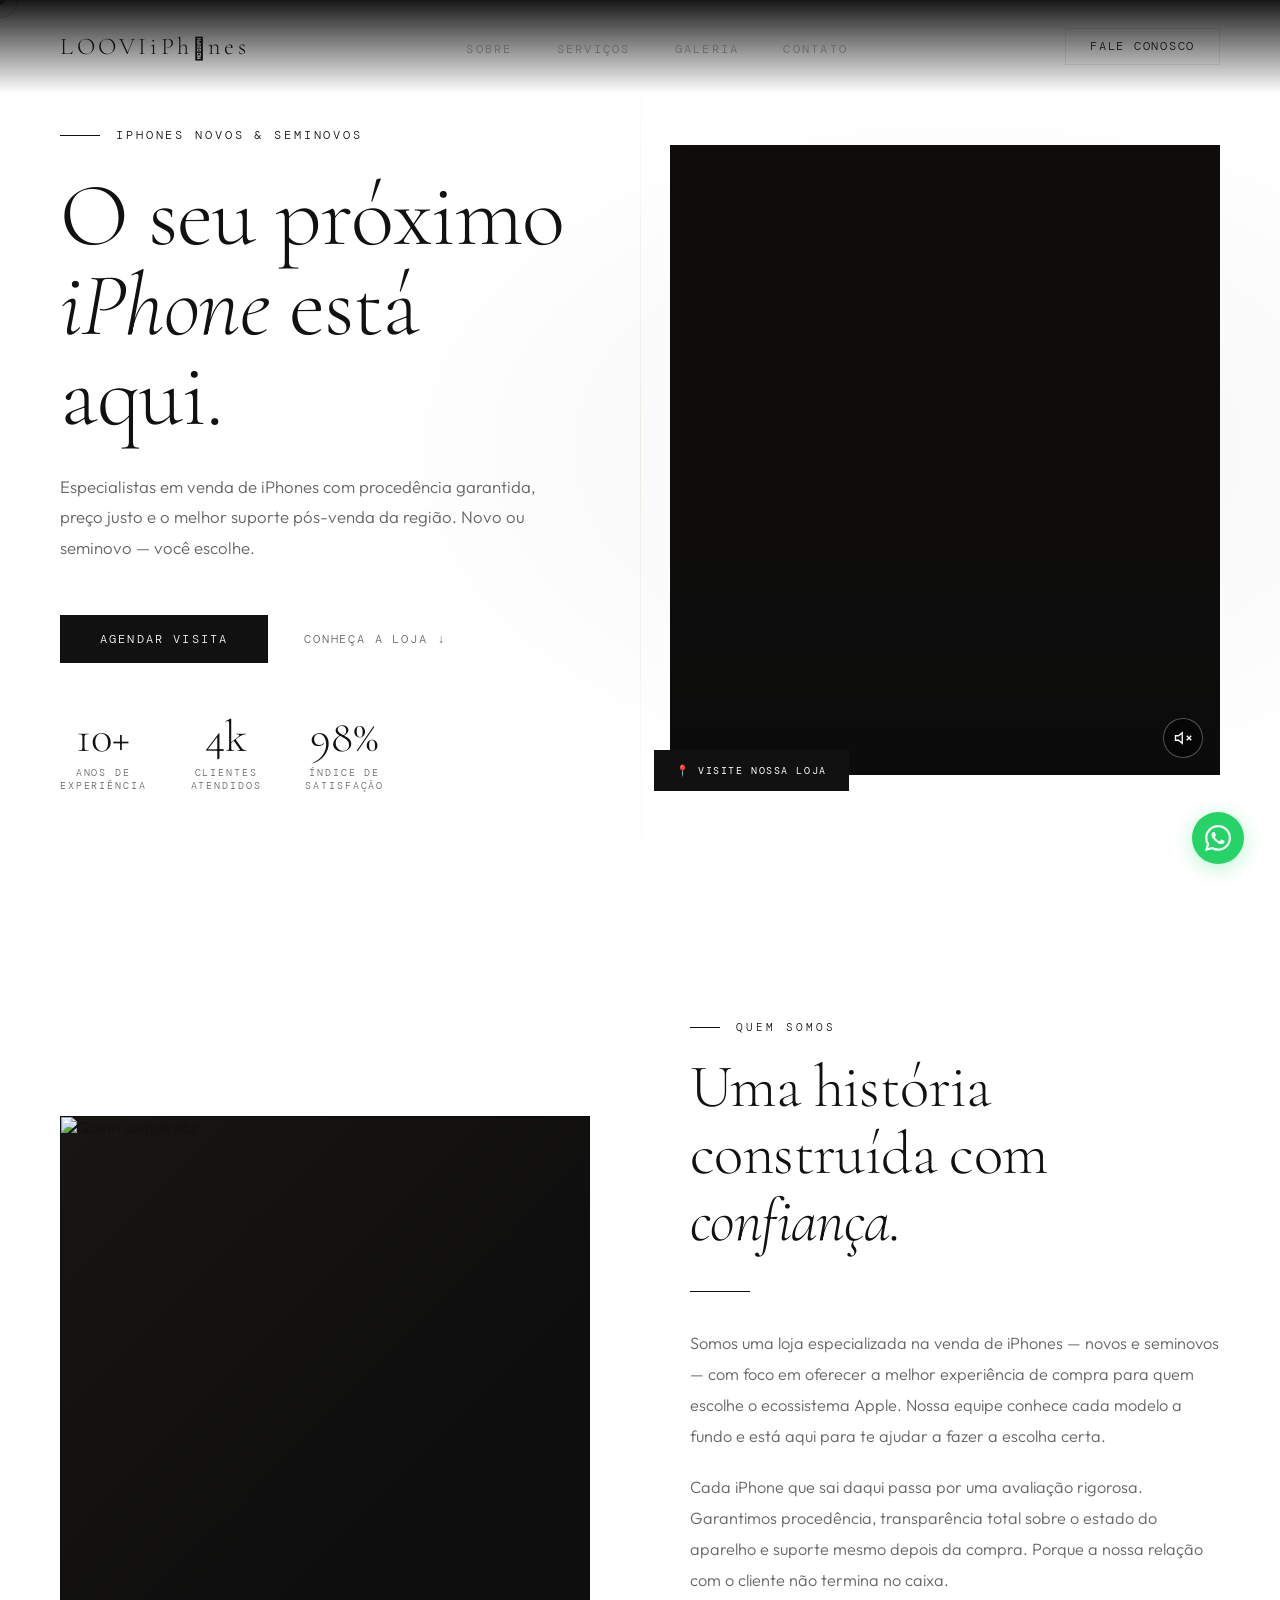
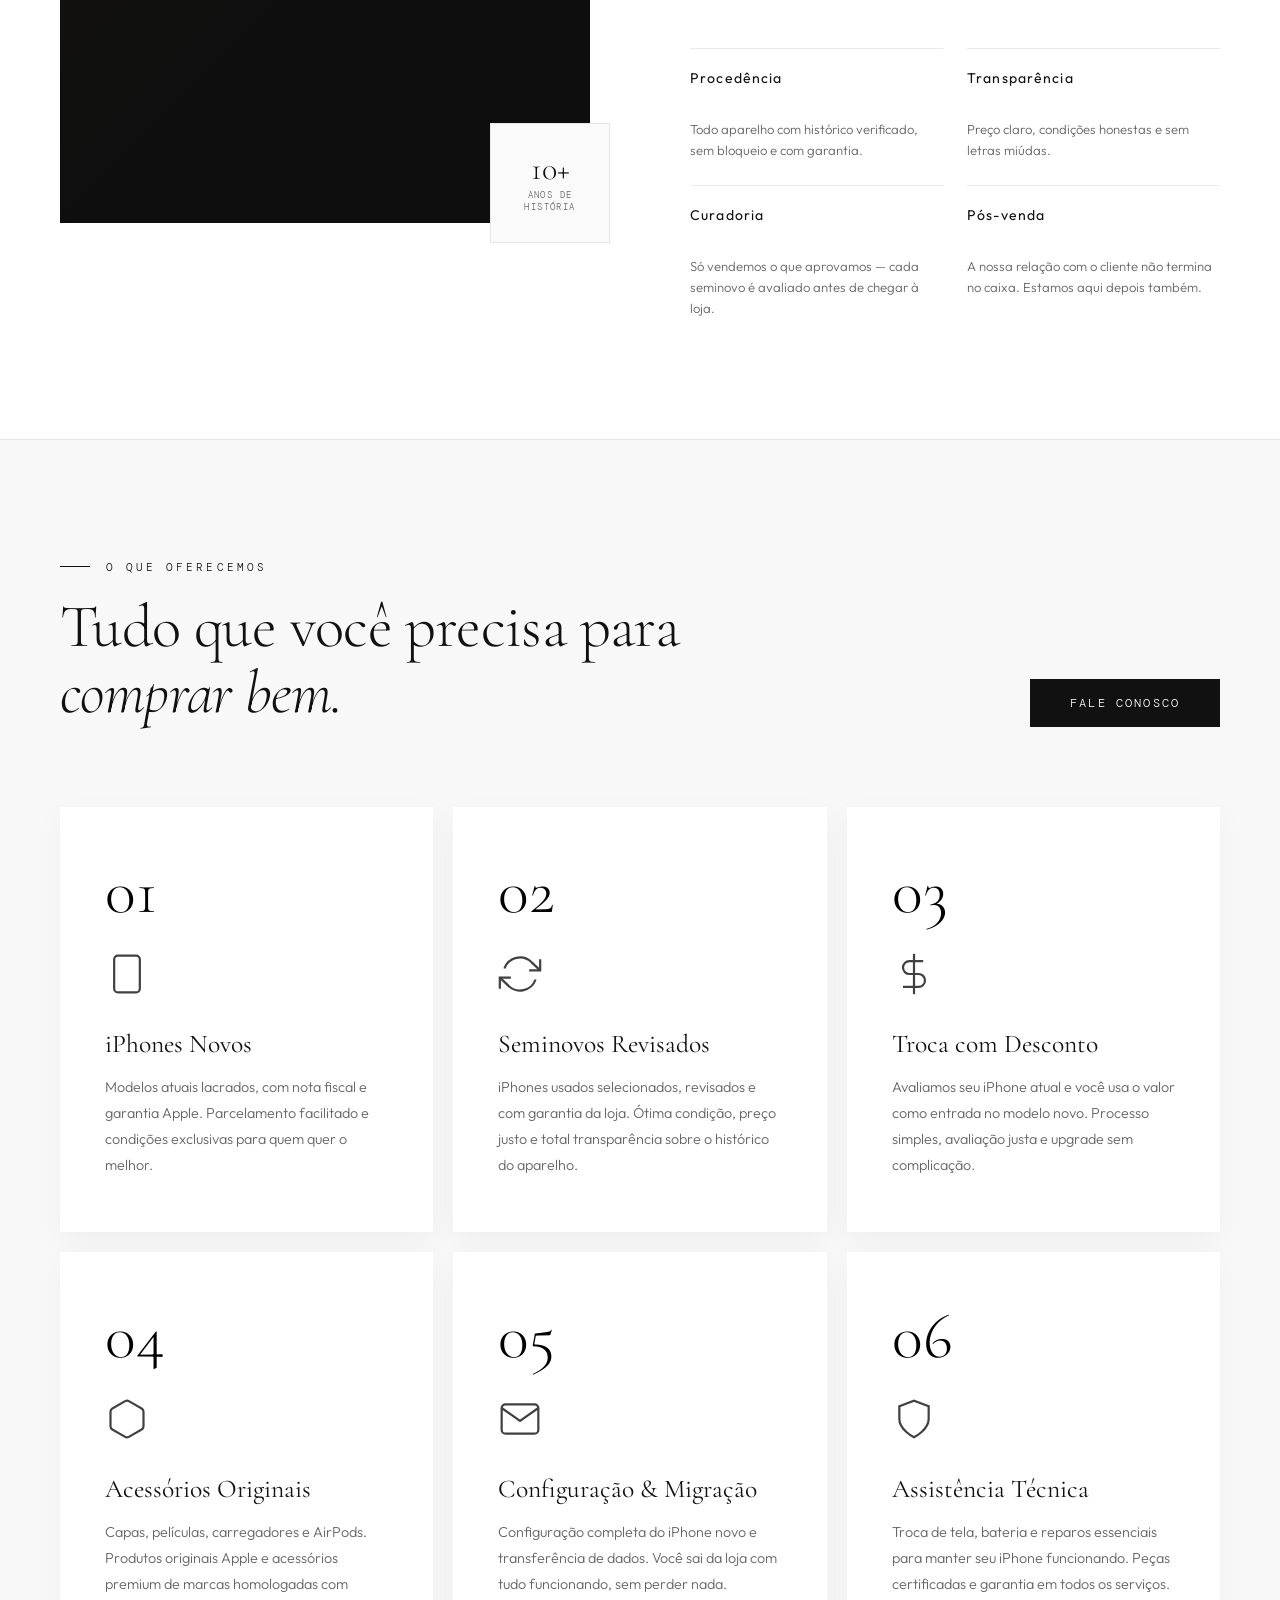
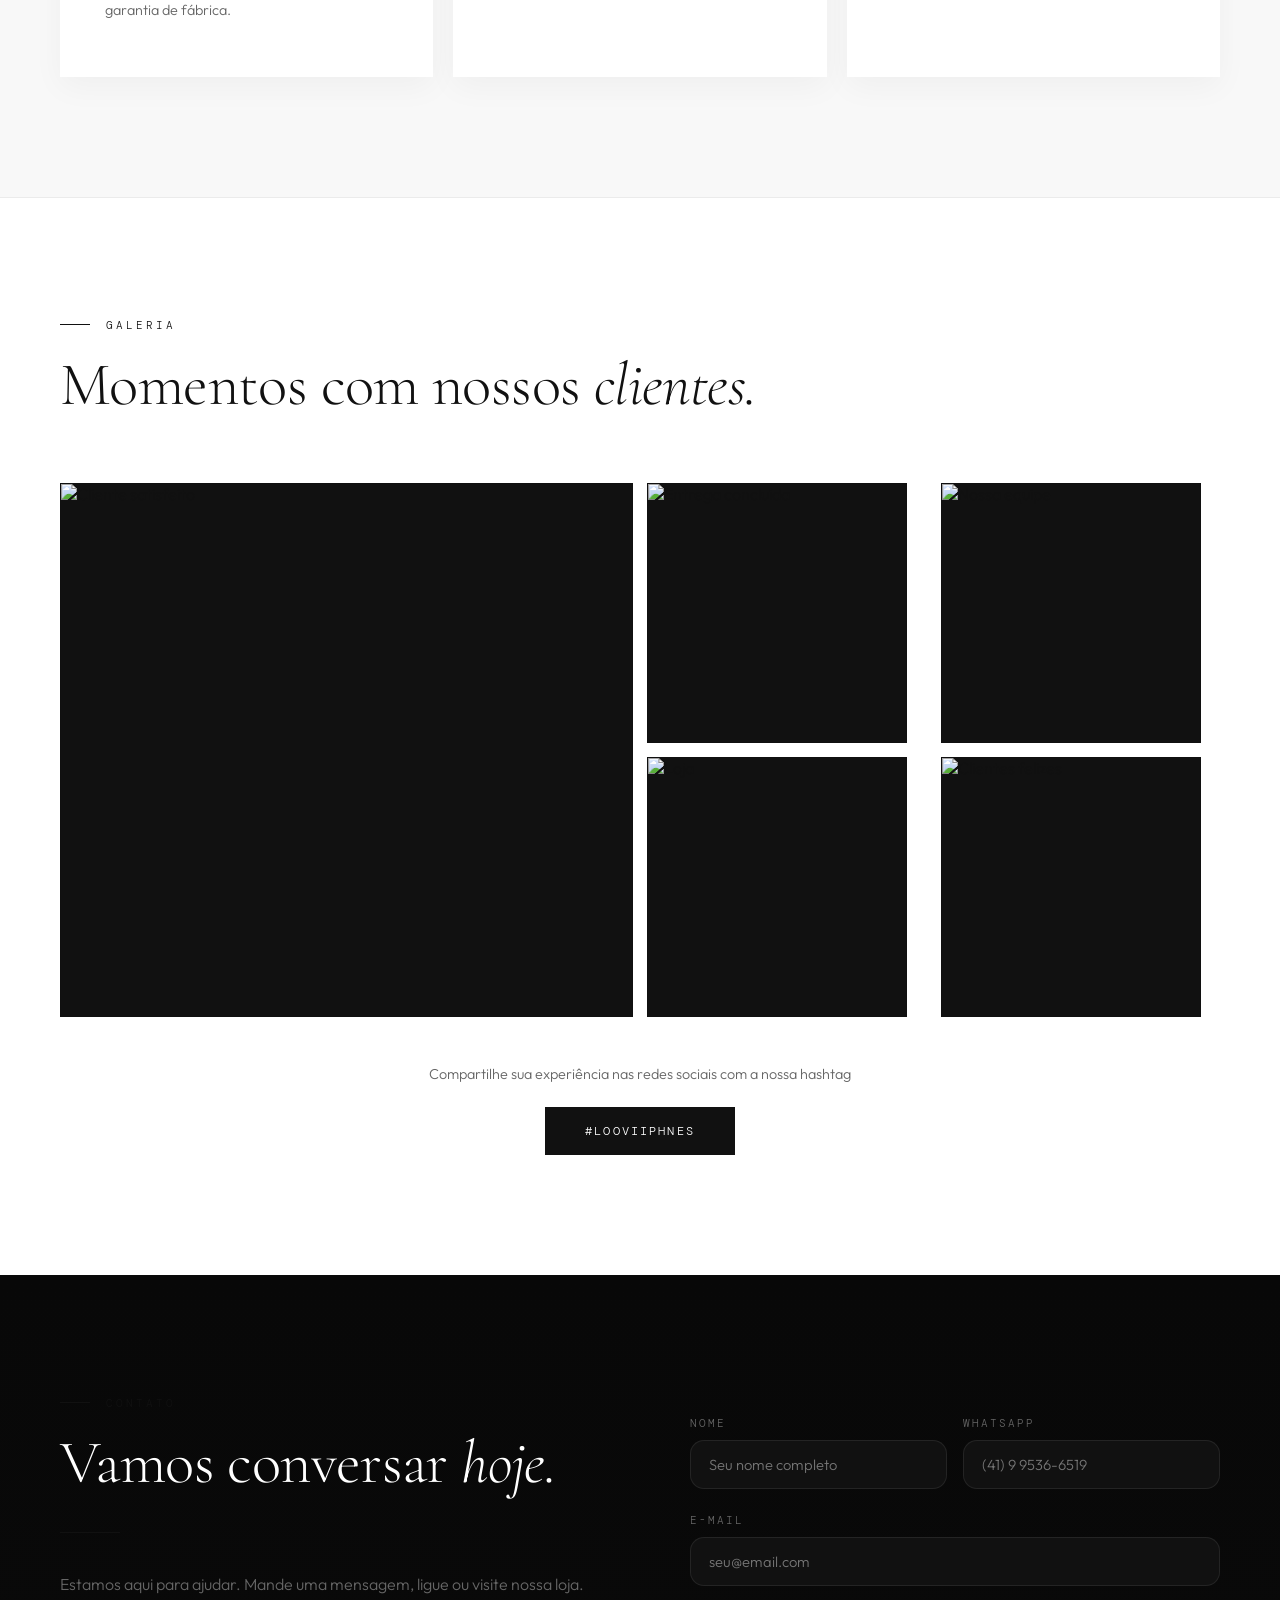
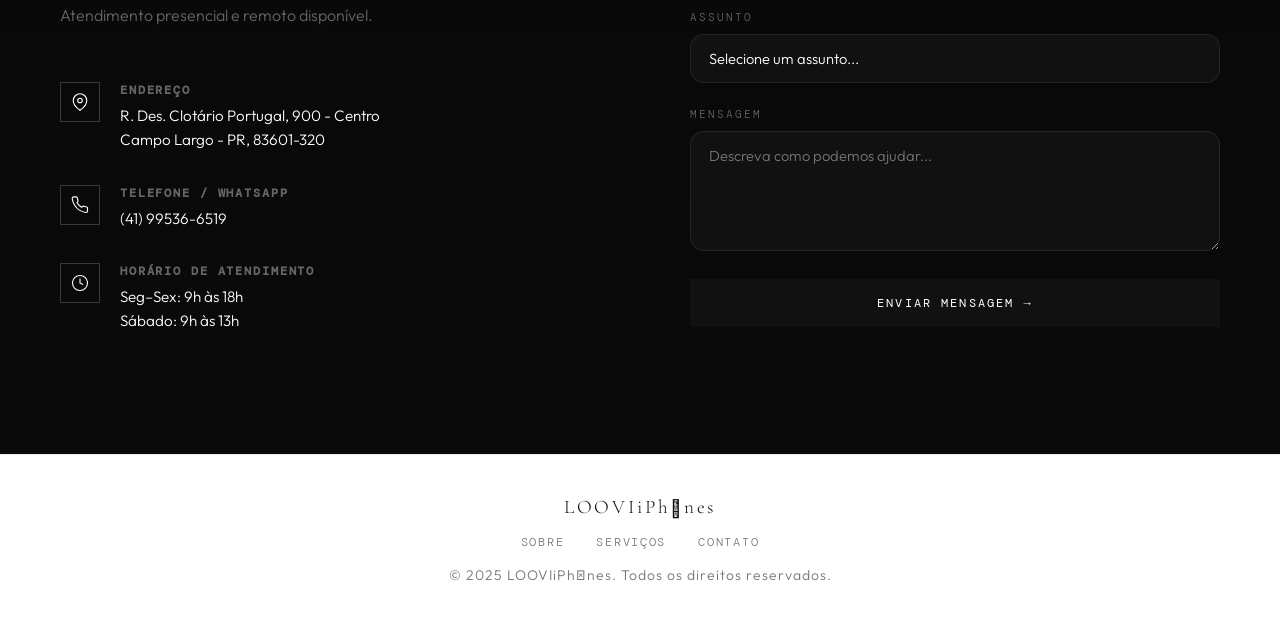
==== index.html @ ffe23f83 "Auto-save: index.html" ====
<!DOCTYPE html>
<html lang="pt-BR">
<head>
  <meta charset="UTF-8">
  <meta name="viewport" content="width=device-width, initial-scale=1.0">
  <meta name="format-detection" content="telephone=no, address=no, email=no">
  <title>LOOVIiPhnes — Especialistas Apple</title>
  <link rel="preconnect" href="https://fonts.googleapis.com">
  <link href="https://fonts.googleapis.com/css2?family=Cormorant+Garamond:ital,wght@0,300;0,400;0,600;1,300;1,400&family=DM+Mono:wght@300;400&family=Outfit:wght@200;300;400;500&display=swap" rel="stylesheet">
  <style>
    *, *::before, *::after {
      box-sizing: border-box;
      margin: 0;
      padding: 0;
    }

    :root {
      --black: #ffffff;
      --white: #111111;
      --cream: #f5f5f5;
      --gold: #111111;
      --gold-light: #333333;
      --muted: #666666;
      --card-bg: #fafafa;
      --border: rgba(0,0,0,0.08);
    }

    html {
      scroll-behavior: smooth;
    }

    body {
      background: #ffffff;
      color: #111111;
      font-family: 'Outfit', sans-serif;
      font-weight: 300;
      overflow-x: hidden;
      cursor: none;
    }

    /* CURSOR */
    .cursor {
      width: 10px;
      height: 10px;
      background: #111;
      border-radius: 50%;
      position: fixed;
      top: 0;
      left: 0;
      pointer-events: none;
      z-index: 9999;
      transform: translate(-50%,-50%);
      transition: transform 0.1s, width 0.3s, height 0.3s, background 0.3s;
    }

    .cursor-ring {
      width: 36px;
      height: 36px;
      border: 1px solid rgba(0,0,0,0.2);
      border-radius: 50%;
      position: fixed;
      top: 0;
      left: 0;
      pointer-events: none;
      z-index: 9998;
      transform: translate(-50%,-50%);
      transition: transform 0.18s ease, width 0.3s, height 0.3s;
    }

    body:has(a:hover) .cursor,
    body:has(button:hover) .cursor {
      width: 18px;
      height: 18px;
      background: var(--gold-light);
    }

    body:has(a:hover) .cursor-ring,
    body:has(button:hover) .cursor-ring {
      width: 52px;
      height: 52px;
    }

    /* NAV */
    nav {
      position: fixed;
      top: 0;
      width: 100%;
      z-index: 100;
      padding: 28px 60px;
      display: flex;
      align-items: center;
      justify-content: space-between;
      background: linear-gradient(to bottom, rgba(255,255,255,0.96), transparent);
      backdrop-filter: blur(2px);
    }

    .logo {
      font-family: 'Cormorant Garamond', serif;
      font-size: 1.5rem;
      font-weight: 300;
      letter-spacing: 0.15em;
      color: var(--white);
      text-decoration: none;
    }

    .logo span {
      color: var(--gold);
    }

    .nav-links {
      display: flex;
      gap: 44px;
      list-style: none;
    }

    .nav-links a {
      color: var(--muted);
      font-size: 0.78rem;
      letter-spacing: 0.18em;
      text-transform: uppercase;
      text-decoration: none;
      transition: color 0.3s;
      font-family: 'DM Mono', monospace;
      font-weight: 300;
    }

    .nav-links a:hover {
      color: var(--gold);
    }

    .nav-cta {
      font-family: 'DM Mono', monospace;
      font-size: 0.72rem;
      letter-spacing: 0.15em;
      text-transform: uppercase;
      color: var(--gold);
      border: 1px solid var(--border);
      padding: 10px 24px;
      text-decoration: none;
      transition: all 0.3s;
      background: transparent;
    }

    .nav-cta:hover {
      background: var(--gold);
      color: var(--black);
    }

    /* HERO */
    .hero {
      min-height: 100vh;
      display: grid;
      grid-template-columns: 1fr 1fr;
      align-items: center;
      padding: 120px 60px 100px;
      position: relative;
      overflow: hidden;
      gap: 60px;
    }

    .hero-bg {
      position: absolute;
      inset: 0;
      background: radial-gradient(ellipse 70% 60% at 75% 50%, rgba(0,0,0,0.04) 0%, transparent 70%);
    }

    .hero-line {
      position: absolute;
      top: 0;
      left: 50%;
      width: 1px;
      height: 100%;
      background: linear-gradient(to bottom, transparent, rgba(184,145,90,0.15), transparent);
    }

    .hero-content {
      position: relative;
    }

    .hero-video-col {
      position: relative;
      opacity: 0;
      animation: fadeUp 1s 0.6s forwards;
    }

    .hero-video-wrapper {
      position: relative;
      width: 100%;
      aspect-ratio: 9/16;
      max-height: 70vh;
      border: 1px solid var(--border);
      overflow: hidden;
      background: #0e0d0c;
    }

    .hero-video-wrapper video {
      width: 100%;
      height: 100%;
      object-fit: cover;
      display: block;
    }

    .hero-video-wrapper::after {
      content: '';
      position: absolute;
      inset: 0;
      background: linear-gradient(to top, rgba(10,10,10,0.5) 0%, transparent 50%);
      pointer-events: none;
    }

    .video-placeholder {
      position: absolute;
      inset: 0;
      display: flex;
      flex-direction: column;
      align-items: center;
      justify-content: center;
      gap: 16px;
    }

    .video-play-btn {
      width: 64px;
      height: 64px;
      border-radius: 50%;
      border: 1px solid var(--gold);
      display: flex;
      align-items: center;
      justify-content: center;
      color: var(--gold);
      cursor: none;
      transition: background 0.3s;
    }

    .video-play-btn:hover {
      background: rgba(184,145,90,0.1);
    }

    .video-label {
      font-family: 'DM Mono', monospace;
      font-size: 0.65rem;
      letter-spacing: 0.2em;
      text-transform: uppercase;
      color: var(--muted);
    }

    .hero-video-badge {
      position: absolute;
      bottom: -16px;
      left: -16px;
      background: var(--gold);
      color: var(--black);
      padding: 14px 22px;
      font-family: 'DM Mono', monospace;
      font-size: 0.65rem;
      letter-spacing: 0.15em;
      text-transform: uppercase;
      font-weight: 400;
    }

    .hero-tag {
      font-family: 'DM Mono', monospace;
      font-size: 0.72rem;
      letter-spacing: 0.25em;
      text-transform: uppercase;
      color: var(--gold);
      margin-bottom: 28px;
      display: flex;
      align-items: center;
      gap: 16px;
      opacity: 0;
      animation: fadeUp 0.8s 0.2s forwards;
    }

    .hero-tag::before {
      content: '';
      width: 40px;
      height: 1px;
      background: var(--gold);
    }

    .hero h1 {
      font-family: 'Cormorant Garamond', serif;
      font-size: clamp(3.5rem, 7vw, 6rem);
      font-weight: 300;
      line-height: 1.0;
      letter-spacing: -0.01em;
      margin-bottom: 32px;
      opacity: 0;
      animation: fadeUp 0.9s 0.4s forwards;
    }

    .hero h1 em {
      font-style: italic;
      color: var(--gold);
    }

    .hero p {
      font-size: 1.05rem;
      line-height: 1.8;
      color: var(--muted);
      max-width: 500px;
      margin-bottom: 52px;
      opacity: 0;
      animation: fadeUp 0.9s 0.6s forwards;
    }

    .hero-actions {
      display: flex;
      align-items: center;
      gap: 36px;
      opacity: 0;
      animation: fadeUp 0.9s 0.8s forwards;
    }

    .btn-primary {
      background: var(--gold);
      color: var(--black);
      padding: 16px 40px;
      text-decoration: none;
      font-family: 'DM Mono', monospace;
      font-size: 0.75rem;
      letter-spacing: 0.18em;
      text-transform: uppercase;
      transition: all 0.3s;
      display: inline-block;
    }

    .btn-primary:hover {
      background: var(--gold-light);
      transform: translateY(-2px);
    }

    .btn-secondary {
      color: var(--muted);
      text-decoration: none;
      font-family: 'DM Mono', monospace;
      font-size: 0.75rem;
      letter-spacing: 0.15em;
      text-transform: uppercase;
      transition: color 0.3s;
      display: flex;
      align-items: center;
      gap: 10px;
    }

    .btn-secondary:hover {
      color: var(--white);
    }

    .btn-secondary::after {
      content: '↓';
    }

    .hero-numbers {
      display: flex;
      gap: 44px;
      margin-top: 52px;
      opacity: 0;
      animation: fadeUp 0.9s 1s forwards;
    }

    .hero-num {
      text-align: center;
    }

    .hero-num strong {
      display: block;
      font-family: 'Cormorant Garamond', serif;
      font-size: 2.8rem;
      font-weight: 300;
      color: var(--gold);
      line-height: 1;
    }

    .hero-num span {
      font-family: 'DM Mono', monospace;
      font-size: 0.65rem;
      letter-spacing: 0.18em;
      text-transform: uppercase;
      color: var(--muted);
      margin-top: 6px;
      display: block;
    }

/* SECTION BASE */
    section {
      padding: 120px 60px;
    }

    .section-label {
      font-family: 'DM Mono', monospace;
      font-size: 0.68rem;
      letter-spacing: 0.28em;
      text-transform: uppercase;
      color: var(--gold);
      margin-bottom: 20px;
      display: flex;
      align-items: center;
      gap: 16px;
    }

    .section-label::before {
      content: '';
      width: 30px;
      height: 1px;
      background: var(--gold);
    }

    h2 {
      font-family: 'Cormorant Garamond', serif;
      font-size: clamp(2.4rem, 5vw, 3.8rem);
      font-weight: 300;
      line-height: 1.1;
      letter-spacing: -0.01em;
    }

    h2 em {
      font-style: italic;
      color: var(--gold);
    }

    /* SOBRE */
    #sobre {
      display: grid;
      grid-template-columns: 1fr 1fr;
      gap: 100px;
      align-items: center;
    }

    .sobre-visual {
      position: relative;
    }

    .sobre-frame {
      width: 100%;
      aspect-ratio: 3/4;
      border: 1px solid var(--border);
      position: relative;
      overflow: hidden;
      background: #0e0e0e;
    }

    .sobre-frame::before {
      content: '';
      position: absolute;
      inset: 0;
      background: linear-gradient(135deg, rgba(184,145,90,0.06) 0%, transparent 60%);
    }

    .sobre-frame-inner {
      position: absolute;
      inset: 20px;
      border: 1px solid rgba(184,145,90,0.08);
      display: flex;
      align-items: center;
      justify-content: center;
      flex-direction: column;
      gap: 16px;
    }

    .apple-icon {
      width: 80px;
      height: 80px;
      opacity: 0.15;
      fill: var(--gold);
    }

    .sobre-badge {
      position: absolute;
      bottom: -20px;
      right: -20px;
      width: 120px;
      height: 120px;
      border: 1px solid var(--border);
      background: var(--card-bg);
      display: flex;
      align-items: center;
      justify-content: center;
      flex-direction: column;
    }

    .sobre-badge strong {
      font-family: 'Cormorant Garamond', serif;
      font-size: 2rem;
      color: var(--gold);
      font-weight: 300;
      line-height: 1;
    }

    .sobre-badge span {
      font-family: 'DM Mono', monospace;
      font-size: 0.58rem;
      letter-spacing: 0.15em;
      color: var(--muted);
      text-transform: uppercase;
      text-align: center;
      margin-top: 4px;
    }

    .sobre-text p {
      color: var(--muted);
      line-height: 1.9;
      font-size: 1.02rem;
      margin-top: 32px;
    }

    .sobre-text p + p {
      margin-top: 20px;
    }

    .sobre-values {
      margin-top: 52px;
      display: grid;
      grid-template-columns: 1fr 1fr;
      gap: 24px;
    }

    .value-item {
      border-top: 1px solid var(--border);
      padding-top: 20px;
    }

    .value-item strong {
      display: block;
      font-family: 'Outfit', sans-serif;
      font-weight: 400;
      font-size: 0.88rem;
      letter-spacing: 0.08em;
      margin-bottom: 8px;
      color: var(--white);
    }

    .value-item p {
      font-size: 0.82rem;
      color: var(--muted);
      line-height: 1.6;
    }

    /* SERVIÇOS */
    #servicos {
      background: #f8f8f8;
      border-top: 1px solid rgba(0,0,0,0.08);
    }

    .servicos-header {
      display: flex;
      justify-content: space-between;
      align-items: flex-end;
      margin-bottom: 80px;
    }

    .servicos-grid {
      display: grid;
      grid-template-columns: repeat(3, 1fr);
      gap: 20px;
    }

    .service-card {
      background: #ffffff;
      padding: 52px 44px;
      border: 1px solid transparent;
      transition: all 0.4s;
      position: relative;
      overflow: hidden;
      box-shadow: 0 10px 30px rgba(0,0,0,0.04);
    }

    .service-card::before {
      content: '';
      position: absolute;
      top: 0;
      left: 0;
      width: 100%;
      height: 2px;
      background: var(--gold);
      transform: scaleX(0);
      transform-origin: left;
      transition: transform 0.4s;
    }

    .service-card:hover::before {
      transform: scaleX(1);
    }

    .service-card:hover {
      border-color: var(--border);
    }

    .service-num {
      font-family: 'Cormorant Garamond', serif;
      font-size: 4rem;
      color: #000000;
      font-weight: 300;
      line-height: 1;
      margin-bottom: 28px;
    }

    .service-icon {
      width: 44px;
      height: 44px;
      margin-bottom: 28px;
      color: var(--gold);
      opacity: 0.8;
    }

    .service-card h3 {
      font-family: 'Cormorant Garamond', serif;
      font-size: 1.6rem;
      font-weight: 400;
      margin-bottom: 16px;
    }

    .service-card p {
      color: var(--muted);
      font-size: 0.9rem;
      line-height: 1.8;
    }

    /* DEPOIMENTOS */
    #depoimentos {
      position: relative;
      overflow: hidden;
    }

    #depoimentos::before {
      content: '';
      position: absolute;
      top: 50%;
      left: 50%;
      transform: translate(-50%, -50%);
      width: 600px;
      height: 600px;
      background: radial-gradient(circle, rgba(184,145,90,0.04) 0%, transparent 70%);
      pointer-events: none;
    }

    .dep-header {
      margin-bottom: 80px;
    }

    .testimonials-track {
      display: grid;
      grid-template-columns: repeat(3, 1fr);
      gap: 24px;
    }

    .testimonial {
      background: #0e0d0c;
      border: 1px solid var(--border);
      padding: 44px 40px;
      position: relative;
      transition: transform 0.3s, border-color 0.3s;
    }

    .testimonial:hover {
      transform: translateY(-4px);
      border-color: rgba(184,145,90,0.4);
    }

    .quote-mark {
      font-family: 'Cormorant Garamond', serif;
      font-size: 5rem;
      color: var(--gold);
      opacity: 0.2;
      line-height: 0.6;
      margin-bottom: 24px;
      display: block;
    }

    .testimonial p {
      color: rgba(245,242,238,0.75);
      font-size: 0.95rem;
      line-height: 1.85;
      margin-bottom: 36px;
      font-style: italic;
    }

    .testimonial-author {
      display: flex;
      align-items: center;
      gap: 16px;
    }

    .author-avatar {
      width: 46px;
      height: 46px;
      border-radius: 50%;
      background: linear-gradient(135deg, var(--gold), rgba(184,145,90,0.3));
      display: flex;
      align-items: center;
      justify-content: center;
      font-family: 'Cormorant Garamond', serif;
      font-size: 1.1rem;
      color: var(--black);
      font-weight: 600;
      flex-shrink: 0;
    }

    .author-info strong {
      display: block;
      font-size: 0.88rem;
      font-weight: 400;
      margin-bottom: 3px;
    }

    .author-info span {
      font-family: 'DM Mono', monospace;
      font-size: 0.65rem;
      letter-spacing: 0.12em;
      color: var(--muted);
      text-transform: uppercase;
    }

    .stars {
      color: var(--gold);
      font-size: 0.75rem;
      letter-spacing: 2px;
      margin-bottom: 20px;
    }

    /* FOTOS CLIENTES */
    #galeria {
      background: #ffffff;
      border-top: 1px solid rgba(0,0,0,0.08);
    }

    .galeria-grid {
      margin-top: 64px;
      display: grid;
      grid-template-columns: repeat(4, 1fr);
      grid-template-rows: auto auto;
      gap: 20px;
    }

    .galeria-item {
      background: #111;
      border: 1px solid var(--border);
      aspect-ratio: 1;
      position: relative;
      overflow: hidden;
      transition: border-color 0.3s;
      display: flex;
      align-items: center;
      justify-content: center;
      flex-direction: column;
      gap: 10px;
    }

    .galeria-item:first-child {
      grid-column: span 2;
      grid-row: span 2;
      aspect-ratio: auto;
    }

    .galeria-item:hover {
      border-color: rgba(184,145,90,0.4);
    }

    .galeria-item .placeholder-text {
      font-family: 'DM Mono', monospace;
      font-size: 0.65rem;
      letter-spacing: 0.18em;
      color: rgba(184,145,90,0.25);
      text-transform: uppercase;
      text-align: center;
      pointer-events: none;
    }

    .galeria-item svg {
      opacity: 0.1;
    }

    .galeria-label {
      position: absolute;
      bottom: 0;
      left: 0;
      right: 0;
      padding: 12px 16px;
      background: linear-gradient(to top, rgba(10,10,10,0.9), transparent);
      font-family: 'DM Mono', monospace;
      font-size: 0.6rem;
      letter-spacing: 0.15em;
      color: var(--gold);
      text-transform: uppercase;
      opacity: 0;
      transition: opacity 0.3s;
    }

    .galeria-item:hover .galeria-label {
      opacity: 1;
    }

    .galeria-cta {
      margin-top: 48px;
      text-align: center;
    }

    .galeria-cta p {
      color: var(--muted);
      margin-bottom: 24px;
      font-size: 0.9rem;
    }

    /* CONTATO */
    #contato {
      background: linear-gradient(to bottom, #080808, #0a0a0a);
      border-top: 1px solid var(--border);
      display: grid;
      grid-template-columns: 1fr 1fr;
      gap: 100px;
    }

    .contato-info h2 {
      margin-bottom: 28px;
      color: #ffffff;
    }

    .contato-info h2 em {
      color: #ffffff;
    }

    .contato-info > p {
      color: var(--muted);
      line-height: 1.9;
      margin-bottom: 52px;
    }

    .contact-items {
      display: flex;
      flex-direction: column;
      gap: 32px;
    }

    .contact-item {
      display: flex;
      gap: 20px;
      align-items: flex-start;
    }

    .contact-icon {
      width: 40px;
      height: 40px;
      border: 1px solid var(--border);
      display: flex;
      align-items: center;
      justify-content: center;
      flex-shrink: 0;
      color: var(--gold);
    }

    #contato .contact-icon {
      color: #ffffff;
      border-color: rgba(255,255,255,0.2);
    }

    .contact-item strong {
      display: block;
      font-size: 0.78rem;
      font-family: 'DM Mono', monospace;
      letter-spacing: 0.15em;
      text-transform: uppercase;
      color: var(--muted);
      margin-bottom: 6px;
    }

    .contact-item p {
      color: #ffffff;
      font-size: 0.95rem;
      line-height: 1.6;
    }

    .contato-form {
      padding-top: 20px;
    }

    .form-group {
      margin-bottom: 24px;
    }

    .form-group label {
      display: block;
      font-family: 'DM Mono', monospace;
      font-size: 0.68rem;
      letter-spacing: 0.18em;
      text-transform: uppercase;
      color: var(--muted);
      margin-bottom: 10px;
    }

    .form-group input,
    .form-group textarea,
    .form-group select {
      width: 100%;
      background: #111;
      border: 1px solid rgba(255,255,255,0.08);
      padding: 14px 18px;
      color: white;
      border-radius: 14px;
      font-size: 15px;
      .form-group input::placeholder,
      .form-group textarea::placeholder {
        color: rgba(255,255,255,0.45);
      }
      .form-group select {
        color: white;
      }
      font-family: 'Outfit', sans-serif;
      font-size: 0.92rem;
      font-weight: 300;
      transition: border-color 0.3s;
      outline: none;
      appearance: none;
    }

    .form-group select option {
      background: var(--black);
    }

    .form-group input:focus,
    .form-group textarea:focus,
    .form-group select:focus {
      border-color: var(--gold);
    }

    .form-group textarea {
      height: 120px;
      resize: vertical;
    }

    .form-row {
      display: grid;
      grid-template-columns: 1fr 1fr;
      gap: 16px;
    }

    button[type="submit"] {
      background: var(--gold);
      color: var(--black);
      border: none;
      padding: 16px 40px;
      width: 100%;
      cursor: none;
      font-family: 'DM Mono', monospace;
      font-size: 0.75rem;
      letter-spacing: 0.18em;
      text-transform: uppercase;
      transition: all 0.3s;
      font-weight: 400;
    }

    button[type="submit"]:hover {
      background: var(--gold-light);
      transform: translateY(-2px);
    }

    /* FOOTER */
    footer {
      padding: 40px;
      text-align: center;
      border-top: 1px solid rgba(0,0,0,0.08);
      background: #fff;
    }

    .footer-copy {
      font-size: 14px;
      color: #777;
      letter-spacing: 1px;
    }

    /* ANIMATIONS */
    @keyframes fadeUp {
      from { opacity: 0; transform: translateY(28px); }
      to { opacity: 1; transform: translateY(0); }
    }

    @keyframes fadeIn {
      from { opacity: 0; }
      to { opacity: 1; }
    }

    @keyframes growLine {
      from { transform: scaleY(0); }
      to { transform: scaleY(1); }
    }

    .reveal {
      opacity: 0;
      transform: translateY(32px);
      transition: opacity 0.7s ease, transform 0.7s ease;
    }

    .reveal.visible {
      opacity: 1;
      transform: none;
    }

    /* DIVIDER */
    .gold-divider {
      width: 60px;
      height: 1px;
      background: var(--gold);
      margin: 36px 0;
    }

    /* WHATSAPP FLOAT */
    .whatsapp-float {
      position: fixed;
      bottom: 36px;
      right: 36px;
      z-index: 200;
      width: 52px;
      height: 52px;
      background: #25D366;
      border-radius: 50%;
      display: flex;
      align-items: center;
      justify-content: center;
      text-decoration: none;
      box-shadow: 0 4px 20px rgba(37,211,102,0.3);
      transition: transform 0.3s, box-shadow 0.3s;
    }

    .whatsapp-float:hover {
      transform: scale(1.1);
      box-shadow: 0 6px 28px rgba(37,211,102,0.45);
    }

    .whatsapp-float svg {
      width: 26px;
      height: 26px;
      fill: white;
    }

    /* GALERIA */
    .galeria-grid {
      margin-top: 64px;
      display: grid;
      grid-template-columns: repeat(4, 1fr);
      gap: 14px;
    }

    .galeria-item {
      position: relative;
      overflow: hidden;
      border: 1px solid var(--border);
      background: #111;
      height: 260px;
    }

    .galeria-item.destaque {
      grid-column: span 2;
      grid-row: span 2;
      height: 534px;
    }

    .galeria-item img {
      width: 100%;
      height: 100%;
      object-fit: cover;
      display: block;
      transition: transform 0.5s ease;
    }

    .galeria-item:hover img {
      transform: scale(1.05);
    }

    .galeria-label {
      position: absolute;
      bottom: 0;
      left: 0;
      right: 0;
      padding: 14px 18px;
      background: linear-gradient(to top, rgba(0,0,0,0.9), transparent);
      color: white;
      font-size: 0.7rem;
      letter-spacing: 0.15em;
      text-transform: uppercase;
      font-family: 'DM Mono', monospace;
    }

    /* FOOTER LINKS */
    .footer-logo {
      font-family: 'Cormorant Garamond', serif;
      font-size: 1.2rem;
      font-weight: 300;
      letter-spacing: 0.15em;
      color: #111;
      margin-bottom: 16px;
    }

    .footer-links {
      display: flex;
      gap: 32px;
      justify-content: center;
      margin-bottom: 16px;
    }

    .footer-links a {
      color: #777;
      text-decoration: none;
      font-family: 'DM Mono', monospace;
      font-size: 0.72rem;
      letter-spacing: 0.15em;
      text-transform: uppercase;
    }

    /* Esconde item CTA dentro do menu mobile no desktop */
    .nav-cta-mobile { display: none; }

    /* NAV HAMBURGER */
    .nav-hamburger {
      display: none;
      flex-direction: column;
      gap: 5px;
      background: none;
      border: none;
      cursor: pointer;
      padding: 4px;
      z-index: 201;
    }

    .nav-hamburger span {
      display: block;
      width: 24px;
      height: 1.5px;
      background: #111;
      transition: all 0.3s;
    }

    nav.menu-open .nav-hamburger span:nth-child(1) {
      transform: translateY(6.5px) rotate(45deg);
    }

    nav.menu-open .nav-hamburger span:nth-child(2) {
      opacity: 0;
    }

    nav.menu-open .nav-hamburger span:nth-child(3) {
      transform: translateY(-6.5px) rotate(-45deg);
    }

    /* TOUCH DEVICES — desativa cursor customizado */
    @media (hover: none) {
      body { cursor: auto; }
      .cursor, .cursor-ring { display: none; }
      button[type="submit"], .video-play-btn { cursor: pointer; }
    }

    /* MOBILE — 768px */
    @media (max-width: 768px) {
      nav {
        padding: 20px 24px;
      }

      .nav-links {
        display: none;
        position: fixed;
        inset: 0;
        background: rgba(255,255,255,0.98);
        flex-direction: column;
        align-items: center;
        justify-content: center;
        gap: 36px;
        z-index: 200;
      }

      nav.menu-open .nav-links {
        display: flex;
      }

      .nav-links a {
        font-size: 1rem;
        letter-spacing: 0.2em;
      }

      .nav-cta {
        display: none;
      }

      .nav-cta-mobile {
        display: block;
      }

      .nav-hamburger {
        display: flex;
      }

      section {
        padding: 72px 24px;
      }

      .hero {
        grid-template-columns: 1fr;
        padding: 100px 24px 60px;
        gap: 48px;
        min-height: auto;
      }

      .hero-line { display: none; }

      .hero h1 {
        font-size: clamp(2.8rem, 12vw, 4rem);
      }

      .hero-actions {
        flex-direction: column;
        align-items: flex-start;
        gap: 20px;
      }

      .hero-numbers {
        gap: 28px;
        flex-wrap: wrap;
      }

      #sobre {
        grid-template-columns: 1fr;
        gap: 48px;
        padding: 72px 24px;
      }

      .sobre-badge {
        bottom: -16px;
        right: 8px;
        width: 96px;
        height: 96px;
      }

      .sobre-values {
        grid-template-columns: 1fr;
      }

      .servicos-header {
        flex-direction: column;
        align-items: flex-start;
        gap: 28px;
        margin-bottom: 48px;
      }

      .servicos-grid {
        grid-template-columns: 1fr;
      }

      .service-card {
        padding: 36px 28px;
      }

      .testimonials-track {
        grid-template-columns: 1fr;
      }

      .galeria-grid {
        grid-template-columns: 1fr 1fr;
        gap: 10px;
      }

      .galeria-item.destaque {
        grid-column: span 1;
        grid-row: span 1;
        height: 160px;
      }

      .galeria-item {
        height: 160px;
      }

      #contato {
        grid-template-columns: 1fr;
        gap: 56px;
        padding: 72px 24px;
      }

      .form-row {
        grid-template-columns: 1fr;
      }

      footer {
        padding: 32px 24px;
      }

      .footer-links {
        gap: 20px;
        flex-wrap: wrap;
      }

      .whatsapp-float {
        bottom: 20px;
        right: 20px;
      }
    }

    /* ===== COPA 2026 — remover após o Mundial ===== */
    #copa-bar {
      background: #07150a;
      color: rgba(255,255,255,0.8);
      padding: 11px 60px;
      display: flex;
      align-items: center;
      justify-content: center;
      gap: 14px;
      font-family: 'DM Mono', monospace;
      font-size: 0.7rem;
      letter-spacing: 0.15em;
      text-transform: uppercase;
      border-bottom: 1px solid rgba(60,180,80,0.18);
      position: relative;
    }
    #copa-bar a {
      color: #5edb80;
      text-decoration: none;
      transition: color 0.2s;
    }
    #copa-bar a:hover { color: #fff; }
    #copa-bar .copa-close {
      position: absolute;
      right: 24px;
      background: none;
      border: none;
      color: rgba(255,255,255,0.3);
      font-size: 1.1rem;
      cursor: pointer;
      transition: color 0.2s;
      line-height: 1;
      padding: 2px 4px;
    }
    #copa-bar .copa-close:hover { color: rgba(255,255,255,0.7); }

    #copa2026 {
      background: linear-gradient(160deg, #060f08 0%, #091408 60%, #060f08 100%);
      border-top: 1px solid rgba(50,150,70,0.2);
      border-bottom: 1px solid rgba(50,150,70,0.2);
      padding: 100px 60px;
    }
    .copa-grid {
      display: grid;
      grid-template-columns: 1fr 1fr;
      gap: 80px;
      align-items: center;
    }
    .copa-text .section-label { color: #4cae68; }
    .copa-text .section-label::before { background: #4cae68; }
    .copa-text h2 { color: #ffffff; }
    .copa-text h2 em { color: #4cae68; font-style: italic; }
    .copa-text > p {
      color: rgba(255,255,255,0.5);
      line-height: 1.9;
      margin-top: 28px;
      font-size: 1rem;
    }
    .copa-divider {
      width: 50px;
      height: 1px;
      background: #4cae68;
      margin: 28px 0;
    }
    .copa-offers {
      margin-top: 36px;
      display: grid;
      grid-template-columns: repeat(3, 1fr);
      gap: 14px;
    }
    .copa-offer-item {
      border: 1px solid rgba(60,180,80,0.18);
      padding: 20px 14px;
      background: rgba(60,180,80,0.04);
    }
    .copa-offer-item strong {
      display: block;
      font-family: 'Cormorant Garamond', serif;
      font-size: 1.4rem;
      font-weight: 400;
      color: #5edb80;
      margin-bottom: 6px;
    }
    .copa-offer-item span {
      font-family: 'DM Mono', monospace;
      font-size: 0.6rem;
      letter-spacing: 0.12em;
      text-transform: uppercase;
      color: rgba(255,255,255,0.35);
      line-height: 1.5;
    }
    .copa-cta {
      margin-top: 40px;
      display: inline-block;
      background: #2e7d4f;
      color: #fff;
      padding: 16px 40px;
      text-decoration: none;
      font-family: 'DM Mono', monospace;
      font-size: 0.75rem;
      letter-spacing: 0.18em;
      text-transform: uppercase;
      transition: all 0.3s;
    }
    .copa-cta:hover {
      background: #3a9962;
      transform: translateY(-2px);
    }
    .copa-visual {
      display: flex;
      flex-direction: column;
      align-items: center;
      gap: 32px;
    }
    .copa-ball-wrap {
      font-size: 4.5rem;
      line-height: 1;
      filter: drop-shadow(0 0 50px rgba(80,200,100,0.25));
      animation: copaPulse 3s ease-in-out infinite;
    }
    @keyframes copaPulse {
      0%, 100% { filter: drop-shadow(0 0 30px rgba(80,200,100,0.2)); }
      50% { filter: drop-shadow(0 0 60px rgba(80,200,100,0.45)); }
    }
    .copa-countdown {
      display: flex;
      gap: 12px;
    }
    .copa-count-unit {
      text-align: center;
      border: 1px solid rgba(60,180,80,0.2);
      padding: 20px 14px 14px;
      min-width: 70px;
      background: rgba(60,180,80,0.04);
    }
    .copa-count-unit strong {
      display: block;
      font-family: 'Cormorant Garamond', serif;
      font-size: 2.6rem;
      font-weight: 300;
      color: #5edb80;
      line-height: 1;
    }
    .copa-count-unit span {
      font-family: 'DM Mono', monospace;
      font-size: 0.58rem;
      letter-spacing: 0.2em;
      text-transform: uppercase;
      color: rgba(255,255,255,0.3);
      margin-top: 8px;
      display: block;
    }
    .copa-count-label {
      font-family: 'DM Mono', monospace;
      font-size: 0.63rem;
      letter-spacing: 0.15em;
      text-transform: uppercase;
      color: rgba(255,255,255,0.25);
    }
    @media (max-width: 768px) {
      #copa-bar { padding: 10px 20px 10px 20px; flex-wrap: wrap; gap: 8px; font-size: 0.65rem; }
      #copa-bar .copa-close { right: 10px; }
      #copa2026 { padding: 72px 24px; }
      .copa-grid { grid-template-columns: 1fr; gap: 52px; }
      .copa-offers { grid-template-columns: 1fr; gap: 10px; }
      .copa-countdown { gap: 8px; }
      .copa-count-unit { min-width: 58px; padding: 14px 10px 10px; }
      .copa-count-unit strong { font-size: 2rem; }
    }
    /* ===== FIM COPA 2026 ===== */

    /* SMALL PHONES — 420px */
    @media (max-width: 420px) {
      .hero h1 {
        font-size: 2.6rem;
      }

      .hero-numbers {
        gap: 20px;
      }

      .hero-num strong {
        font-size: 2.2rem;
      }

      .galeria-grid {
        grid-template-columns: 1fr 1fr;
      }

      .galeria-item.destaque {
        grid-column: span 1;
        grid-row: span 1;
        height: 160px;
      }
    }
  </style>
</head>
<body>

  <div class="cursor" id="cursor"></div>
  <div class="cursor-ring" id="cursorRing"></div>

  <!-- NAV -->
  <nav id="mainNav">
    <a href="#" class="logo">LOOVI<span>iPhnes</span></a>
    <ul class="nav-links" id="navLinks">
      <li><a href="#sobre" class="nav-mobile-link">Sobre</a></li>
      <li><a href="#servicos" class="nav-mobile-link">Serviços</a></li>
      <li><a href="#galeria" class="nav-mobile-link">Galeria</a></li>
      <li><a href="#contato" class="nav-mobile-link">Contato</a></li>
      <li class="nav-cta-mobile"><a href="#contato" class="btn-primary nav-mobile-link" style="display:inline-block;margin-top:12px">Fale Conosco</a></li>
    </ul>
    <a href="#contato" class="nav-cta">Fale Conosco</a>
    <button class="nav-hamburger" id="navHamburger" aria-label="Abrir menu">
      <span></span>
      <span></span>
      <span></span>
    </button>
  </nav>

  <!-- HERO -->
  <section class="hero" id="inicio">
    <div class="hero-bg"></div>
    <div class="hero-line"></div>
    <div class="hero-content">
      <div class="hero-tag">iPhones Novos &amp; Seminovos</div>
      <h1>O seu próximo<br><em>iPhone</em> está<br>aqui.</h1>
      <p>Especialistas em venda de iPhones com procedência garantida, preço justo e o melhor suporte pós-venda da região. Novo ou seminovo — você escolhe.</p>
      <div class="hero-actions">
        <a href="#contato" class="btn-primary">Agendar Visita</a>
        <a href="#sobre" class="btn-secondary">Conheça a loja</a>
      </div>
      <div class="hero-numbers">
        <div class="hero-num">
          <strong>10+</strong>
          <span>Anos de<br>Experiência</span>
        </div>
        <div class="hero-num">
          <strong>4k</strong>
          <span>Clientes<br>Atendidos</span>
        </div>
        <div class="hero-num">
          <strong>98%</strong>
          <span>Índice de<br>Satisfação</span>
        </div>
      </div>
    </div>
    <div class="hero-video-col">
      <div class="hero-video-wrapper">
        <video id="heroVideo" autoplay muted loop playsinline src="Video.mp4" style="width:100%;height:100%;object-fit:cover;display:block;"></video>
        <button id="soundToggle" onclick="toggleSound()" title="Ativar/desativar som" style="position:absolute;bottom:16px;right:16px;z-index:10;background:rgba(0,0,0,0.5);border:1px solid rgba(255,255,255,0.3);border-radius:50%;width:40px;height:40px;display:flex;align-items:center;justify-content:center;cursor:pointer;transition:background 0.3s;">
          <svg id="iconMuted" width="18" height="18" viewBox="0 0 24 24" fill="none" stroke="white" stroke-width="1.8"><polygon points="11 5 6 9 2 9 2 15 6 15 11 19 11 5"/><line x1="23" y1="9" x2="17" y2="15"/><line x1="17" y1="9" x2="23" y2="15"/></svg>
          <svg id="iconSound" width="18" height="18" viewBox="0 0 24 24" fill="none" stroke="white" stroke-width="1.8" style="display:none"><polygon points="11 5 6 9 2 9 2 15 6 15 11 19 11 5"/><path d="M19.07 4.93a10 10 0 0 1 0 14.14M15.54 8.46a5 5 0 0 1 0 7.07"/></svg>
        </button>
      </div>
      <div class="hero-video-badge">📍 Visite nossa loja</div>
    </div>
  </section>

  <!-- SOBRE -->
  <section id="sobre">
    <div class="sobre-visual reveal">
      <div class="sobre-frame">
        <img src="Foto6.jpeg" alt="Quem somos nós" style="width:100%;height:100%;object-fit:cover;position:absolute;inset:0;display:block;">
      </div>
      <div class="sobre-badge">
        <strong>10+</strong>
        <span>anos de<br>história</span>
      </div>
    </div>
    <div class="sobre-text reveal">
      <div class="section-label">Quem Somos</div>
      <h2>Uma história construída com <em>confiança.</em></h2>
      <div class="gold-divider"></div>
      <p>Somos uma loja especializada na venda de iPhones — novos e seminovos — com foco em oferecer a melhor experiência de compra para quem escolhe o ecossistema Apple. Nossa equipe conhece cada modelo a fundo e está aqui para te ajudar a fazer a escolha certa.</p>
      <p>Cada iPhone que sai daqui passa por uma avaliação rigorosa. Garantimos procedência, transparência total sobre o estado do aparelho e suporte mesmo depois da compra. Porque a nossa relação com o cliente não termina no caixa.</p>
      <div class="sobre-values">
        <div class="value-item">
          <strong>Procedência</strong>
          <p>Todo aparelho com histórico verificado, sem bloqueio e com garantia.</p>
        </div>
        <div class="value-item">
          <strong>Transparência</strong>
          <p>Preço claro, condições honestas e sem letras miúdas.</p>
        </div>
        <div class="value-item">
          <strong>Curadoria</strong>
          <p>Só vendemos o que aprovamos — cada seminovo é avaliado antes de chegar à loja.</p>
        </div>
        <div class="value-item">
          <strong>Pós-venda</strong>
          <p>A nossa relação com o cliente não termina no caixa. Estamos aqui depois também.</p>
        </div>
      </div>
    </div>
  </section>

  <!-- SERVIÇOS -->
  <section id="servicos">
    <div class="servicos-header reveal">
      <div>
        <div class="section-label">O Que Oferecemos</div>
        <h2>Tudo que você precisa para<br><em>comprar bem.</em></h2>
      </div>
      <a href="#contato" class="btn-primary" style="white-space:nowrap">Fale Conosco</a>
    </div>
    <div class="servicos-grid reveal">
      <div class="service-card">
        <div class="service-num">01</div>
        <svg class="service-icon" viewBox="0 0 24 24" fill="none" stroke="currentColor" stroke-width="1.2">
          <rect x="5" y="2" width="14" height="20" rx="2" ry="2"/>
          <line x1="12" y1="18" x2="12.01" y2="18"/>
        </svg>
        <h3>iPhones Novos</h3>
        <p>Modelos atuais lacrados, com nota fiscal e garantia Apple. Parcelamento facilitado e condições exclusivas para quem quer o melhor.</p>
      </div>
      <div class="service-card">
        <div class="service-num">02</div>
        <svg class="service-icon" viewBox="0 0 24 24" fill="none" stroke="currentColor" stroke-width="1.2">
          <polyline points="23 4 23 10 17 10"/><polyline points="1 20 1 14 7 14"/>
          <path d="M3.51 9a9 9 0 0 1 14.85-3.36L23 10M1 14l4.64 4.36A9 9 0 0 0 20.49 15"/>
        </svg>
        <h3>Seminovos Revisados</h3>
        <p>iPhones usados selecionados, revisados e com garantia da loja. Ótima condição, preço justo e total transparência sobre o histórico do aparelho.</p>
      </div>
      <div class="service-card">
        <div class="service-num">03</div>
        <svg class="service-icon" viewBox="0 0 24 24" fill="none" stroke="currentColor" stroke-width="1.2">
          <line x1="12" y1="1" x2="12" y2="23"/><path d="M17 5H9.5a3.5 3.5 0 0 0 0 7h5a3.5 3.5 0 0 1 0 7H6"/>
        </svg>
        <h3>Troca com Desconto</h3>
        <p>Avaliamos seu iPhone atual e você usa o valor como entrada no modelo novo. Processo simples, avaliação justa e upgrade sem complicação.</p>
      </div>
      <div class="service-card">
        <div class="service-num">04</div>
        <svg class="service-icon" viewBox="0 0 24 24" fill="none" stroke="currentColor" stroke-width="1.2">
          <path d="M21 16V8a2 2 0 0 0-1-1.73l-7-4a2 2 0 0 0-2 0l-7 4A2 2 0 0 0 3 8v8a2 2 0 0 0 1 1.73l7 4a2 2 0 0 0 2 0l7-4A2 2 0 0 0 21 16z"/>
        </svg>
        <h3>Acessórios Originais</h3>
        <p>Capas, películas, carregadores e AirPods. Produtos originais Apple e acessórios premium de marcas homologadas com garantia de fábrica.</p>
      </div>
      <div class="service-card">
        <div class="service-num">05</div>
        <svg class="service-icon" viewBox="0 0 24 24" fill="none" stroke="currentColor" stroke-width="1.2">
          <path d="M4 4h16c1.1 0 2 .9 2 2v12c0 1.1-.9 2-2 2H4c-1.1 0-2-.9-2-2V6c0-1.1.9-2 2-2z"/>
          <polyline points="22,6 12,13 2,6"/>
        </svg>
        <h3>Configuração &amp; Migração</h3>
        <p>Configuração completa do iPhone novo e transferência de dados. Você sai da loja com tudo funcionando, sem perder nada.</p>
      </div>
      <div class="service-card">
        <div class="service-num">06</div>
        <svg class="service-icon" viewBox="0 0 24 24" fill="none" stroke="currentColor" stroke-width="1.2">
          <path d="M12 22s8-4 8-10V5l-8-3-8 3v7c0 6 8 10 8 10z"/>
        </svg>
        <h3>Assistência Técnica</h3>
        <p>Troca de tela, bateria e reparos essenciais para manter seu iPhone funcionando. Peças certificadas e garantia em todos os serviços.</p>
      </div>
    </div>
  </section>

  <!-- GALERIA -->
  <section id="galeria">
    <div class="reveal">
      <div class="section-label">Galeria</div>
      <h2>Momentos com nossos <em>clientes.</em></h2>
    </div>
    <div class="galeria-grid reveal">
      <!-- FOTO GRANDE -->
      <div class="galeria-item destaque">
        <img src="images/Cliente1.jpeg" alt="Cliente satisfeito">
        <div class="galeria-label">Cliente Satisfeito</div>
      </div>
      <!-- FOTO 2 -->
      <div class="galeria-item">
        <img src="images/Cliente2.jpeg" alt="Entrega concluída">
        <div class="galeria-label">Cliente Satisfeito</div>
      </div>
      <!-- FOTO 3 -->
      <div class="galeria-item">
        <img src="images/Cliente3.jpeg" alt="Nossa equipe">
        <div class="galeria-label">Cliente Satisfeito</div>
      </div>
      <!-- FOTO 4 -->
      <div class="galeria-item">
        <img src="images/Cliente4.jpeg" alt="Loja">
        <div class="galeria-label">Cliente Satisfeito</div>
      </div>
      <!-- FOTO 5 -->
      <div class="galeria-item">
        <img src="images/Cliente5.jpeg" alt="Clientes felizes">
        <div class="galeria-label">Cliente Satisfeito</div>
      </div>
    </div>
    <div class="galeria-cta reveal">
      <p>Compartilhe sua experiência nas redes sociais com a nossa hashtag</p>
      <a href="#" class="btn-primary">#LOOVIiPhnes</a>
    </div>
  </section>

  <!-- CONTATO -->
  <section id="contato">
    <div class="contato-info reveal">
      <div class="section-label">Contato</div>
      <h2>Vamos conversar <em>hoje.</em></h2>
      <div class="gold-divider"></div>
      <p>Estamos aqui para ajudar. Mande uma mensagem, ligue ou visite nossa loja. Atendimento presencial e remoto disponível.</p>
      <div class="contact-items">
        <div class="contact-item">
          <div class="contact-icon">
            <svg width="18" height="18" viewBox="0 0 24 24" fill="none" stroke="currentColor" stroke-width="1.5">
              <path d="M21 10c0 7-9 13-9 13s-9-6-9-13a9 9 0 0 1 18 0z"/>
              <circle cx="12" cy="10" r="3"/>
            </svg>
          </div>
          <div>
            <strong>Endereço</strong>
            <p>R. Des. Clotário Portugal, 900 - Centro<br>Campo Largo - PR, 83601-320</p>
          </div>
        </div>
        <div class="contact-item">
          <div class="contact-icon">
            <svg width="18" height="18" viewBox="0 0 24 24" fill="none" stroke="currentColor" stroke-width="1.5">
              <path d="M22 16.92v3a2 2 0 0 1-2.18 2 19.79 19.79 0 0 1-8.63-3.07A19.5 19.5 0 0 1 4.69 12 19.79 19.79 0 0 1 1.61 3.41 2 2 0 0 1 3.6 1.22h3a2 2 0 0 1 2 1.72 12.84 12.84 0 0 0 .7 2.81 2 2 0 0 1-.45 2.11L7.91 8.8a16 16 0 0 0 6.29 6.29l.94-.94a2 2 0 0 1 2.11-.45 12.84 12.84 0 0 0 2.81.7A2 2 0 0 1 22 16.92z"/>
            </svg>
          </div>
          <div>
            <strong>Telefone / WhatsApp</strong>
            <p><a href="tel:+5541995366519" style="color:inherit;text-decoration:none;">(41) 99536-6519</a></p>
          </div>
        </div>
        <div class="contact-item">
          <div class="contact-icon">
            <svg width="18" height="18" viewBox="0 0 24 24" fill="none" stroke="currentColor" stroke-width="1.5">
              <circle cx="12" cy="12" r="10"/><polyline points="12 6 12 12 16 14"/>
            </svg>
          </div>
          <div>
            <strong>Horário de Atendimento</strong>
            <p>Seg–Sex: 9h às 18h<br>Sábado: 9h às 13h</p>
          </div>
        </div>
      </div>
    </div>
    <div class="contato-form reveal">
      <div class="form-row">
        <div class="form-group">
          <label>Nome</label>
          <input type="text" placeholder="Seu nome completo">
        </div>
        <div class="form-group">
          <label>WhatsApp</label>
          <input type="tel" placeholder="(41) 9 9536-6519">
        </div>
      </div>
      <div class="form-group">
        <label>E-mail</label>
        <input type="email" placeholder="seu@email.com">
      </div>
      <div class="form-group">
        <label>Assunto</label>
        <select>
          <option value="">Selecione um assunto...</option>
          <option>Quero comprar um iPhone novo</option>
          <option>Quero um seminovo</option>
          <option>Troca / Upgrade</option>
          <option>Acessórios</option>
          <option>Configuração / Migração</option>
          <option>Assistência Técnica</option>
          <option>Outro</option>
        </select>
      </div>
      <div class="form-group">
        <label>Mensagem</label>
        <textarea placeholder="Descreva como podemos ajudar..."></textarea>
      </div>
      <button type="submit">Enviar Mensagem →</button>
    </div>
  </section>

  <!-- FOOTER -->
  <footer>
    <div class="footer-logo">LOOVI<span>iPhnes</span></div>
    <div class="footer-links">
      <a href="#sobre">Sobre</a>
      <a href="#servicos">Serviços</a>
      <a href="#contato">Contato</a>
    </div>
    <div class="footer-copy">© 2025 LOOVIiPhnes. Todos os direitos reservados.</div>
  </footer>

  <!-- WHATSAPP -->
  <a href="https://wa.me/5541995366519" class="whatsapp-float" target="_blank" aria-label="WhatsApp">
    <svg viewBox="0 0 24 24" xmlns="http://www.w3.org/2000/svg">
      <path d="M17.472 14.382c-.297-.149-1.758-.867-2.03-.967-.273-.099-.471-.148-.67.15-.197.297-.767.966-.94 1.164-.173.199-.347.223-.644.075-.297-.15-1.255-.463-2.39-1.475-.883-.788-1.48-1.761-1.653-2.059-.173-.297-.018-.458.13-.606.134-.133.298-.347.446-.52.149-.174.198-.298.298-.497.099-.198.05-.371-.025-.52-.075-.149-.669-1.612-.916-2.207-.242-.579-.487-.5-.669-.51-.173-.008-.371-.01-.57-.01-.198 0-.52.074-.792.372-.272.297-1.04 1.016-1.04 2.479 0 1.462 1.065 2.875 1.213 3.074.149.198 2.096 3.2 5.077 4.487.709.306 1.262.489 1.694.625.712.227 1.36.195 1.871.118.571-.085 1.758-.719 2.006-1.413.248-.694.248-1.289.173-1.413-.074-.124-.272-.198-.57-.347m-5.421 7.403h-.004a9.87 9.87 0 01-5.031-1.378l-.361-.214-3.741.982.998-3.648-.235-.374a9.86 9.86 0 01-1.51-5.26c.001-5.45 4.436-9.884 9.888-9.884 2.64 0 5.122 1.03 6.988 2.898a9.825 9.825 0 012.893 6.994c-.003 5.45-4.437 9.884-9.885 9.884m8.413-18.297A11.815 11.815 0 0012.05 0C5.495 0 .16 5.335.157 11.892c0 2.096.547 4.142 1.588 5.945L.057 24l6.305-1.654a11.882 11.882 0 005.683 1.448h.005c6.554 0 11.89-5.335 11.893-11.893a11.821 11.821 0 00-3.48-8.413z"/>
    </svg>
  </a>

  <script>
    // Sound toggle do vídeo hero
    function toggleSound() {
      const video = document.getElementById('heroVideo');
      const iconMuted = document.getElementById('iconMuted');
      const iconSound = document.getElementById('iconSound');
      video.muted = !video.muted;
      iconMuted.style.display = video.muted ? 'block' : 'none';
      iconSound.style.display = video.muted ? 'none' : 'block';
    }

    // Custom cursor (somente em dispositivos com mouse)
    const cursor = document.getElementById('cursor');
    const ring = document.getElementById('cursorRing');
    const isTouch = window.matchMedia('(hover: none)').matches;

    if (!isTouch) {
      let mx = 0, my = 0, rx = 0, ry = 0;
      document.addEventListener('mousemove', e => {
        mx = e.clientX;
        my = e.clientY;
      });
      function animateCursor() {
        cursor.style.left = mx + 'px';
        cursor.style.top = my + 'px';
        rx += (mx - rx) * 0.12;
        ry += (my - ry) * 0.12;
        ring.style.left = rx + 'px';
        ring.style.top = ry + 'px';
        requestAnimationFrame(animateCursor);
      }
      animateCursor();
    }

    // Hamburger menu
    const hamburger = document.getElementById('navHamburger');
    const mainNav = document.getElementById('mainNav');
    const mobileLinks = document.querySelectorAll('.nav-mobile-link');

    hamburger.addEventListener('click', () => {
      mainNav.classList.toggle('menu-open');
    });

    mobileLinks.forEach(link => {
      link.addEventListener('click', () => {
        mainNav.classList.remove('menu-open');
      });
    });

    // Reveal on scroll
    const reveals = document.querySelectorAll('.reveal');
    const observer = new IntersectionObserver((entries) => {
      entries.forEach((entry, i) => {
        if (entry.isIntersecting) {
          entry.target.classList.add('visible');
          observer.unobserve(entry.target);
        }
      });
    }, { threshold: 0.12 });
    reveals.forEach(el => observer.observe(el));

    // Nav scroll effect
    const nav = document.querySelector('nav');
    window.addEventListener('scroll', () => {
      nav.style.background = window.scrollY > 60
        ? 'rgba(10,10,10,0.96)'
        : 'linear-gradient(to bottom, rgba(10,10,10,0.95), transparent)';
    });

    // Form submit
    document.querySelector('button[type="submit"]').addEventListener('click', function() {
      this.textContent = 'Mensagem Enviada ✓';
      this.style.background = '#2a7a4e';
      this.style.color = '#fff';
      setTimeout(() => {
        this.textContent = 'Enviar Mensagem →';
        this.style.background = '';
        this.style.color = '';
      }, 3000);
    });
  </script>

</body>
</html>
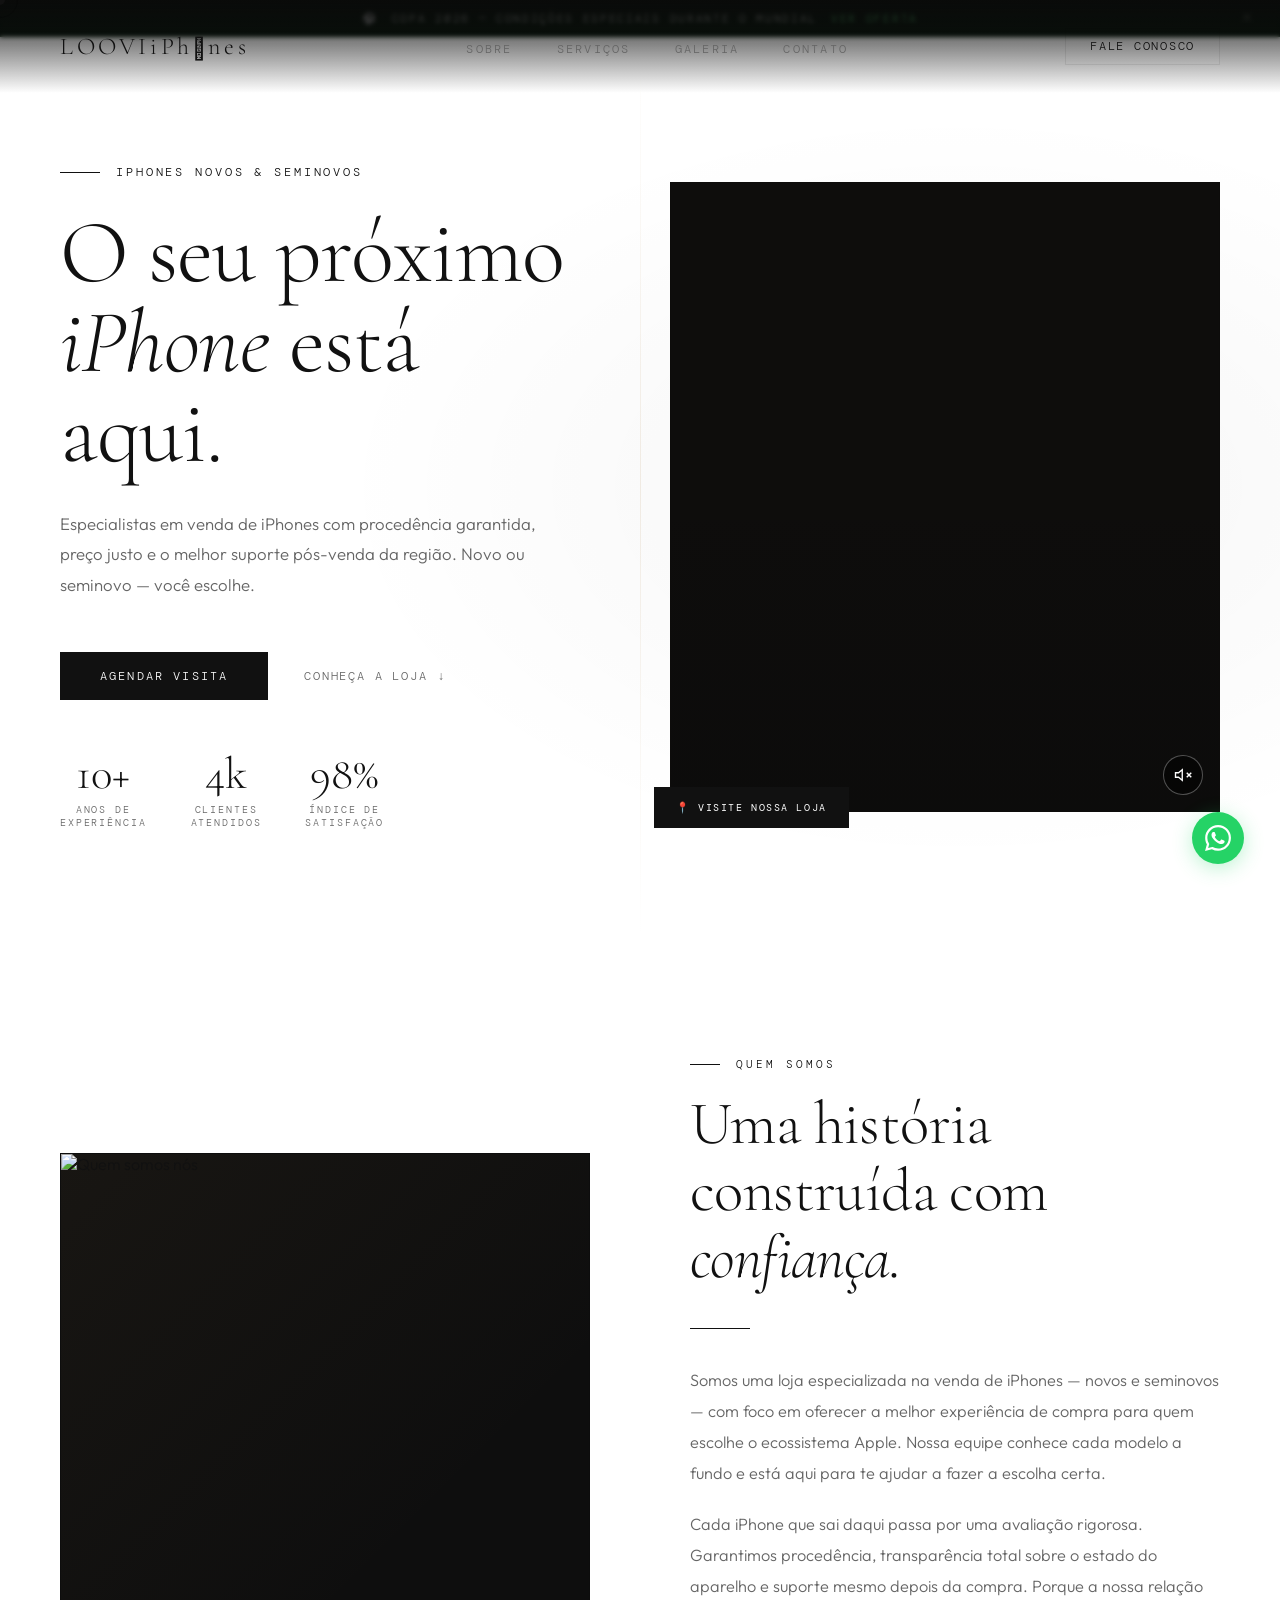
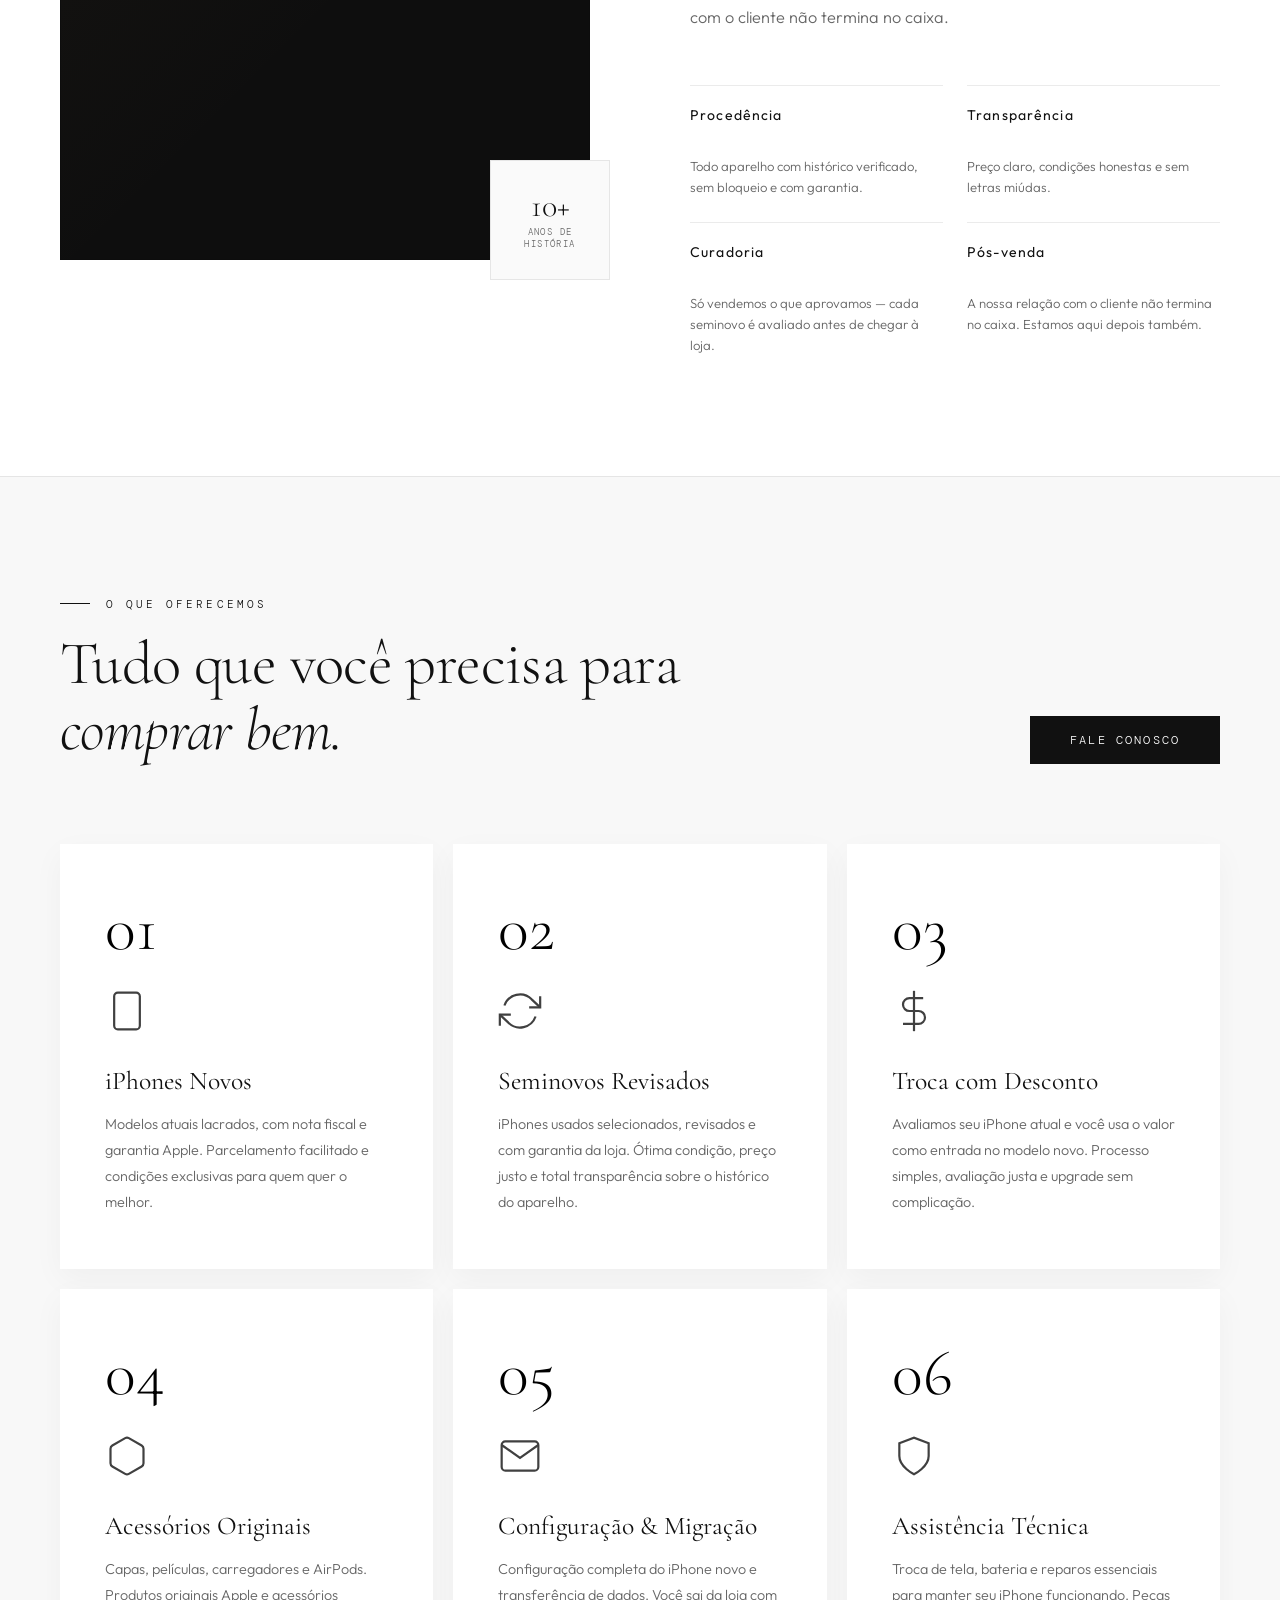
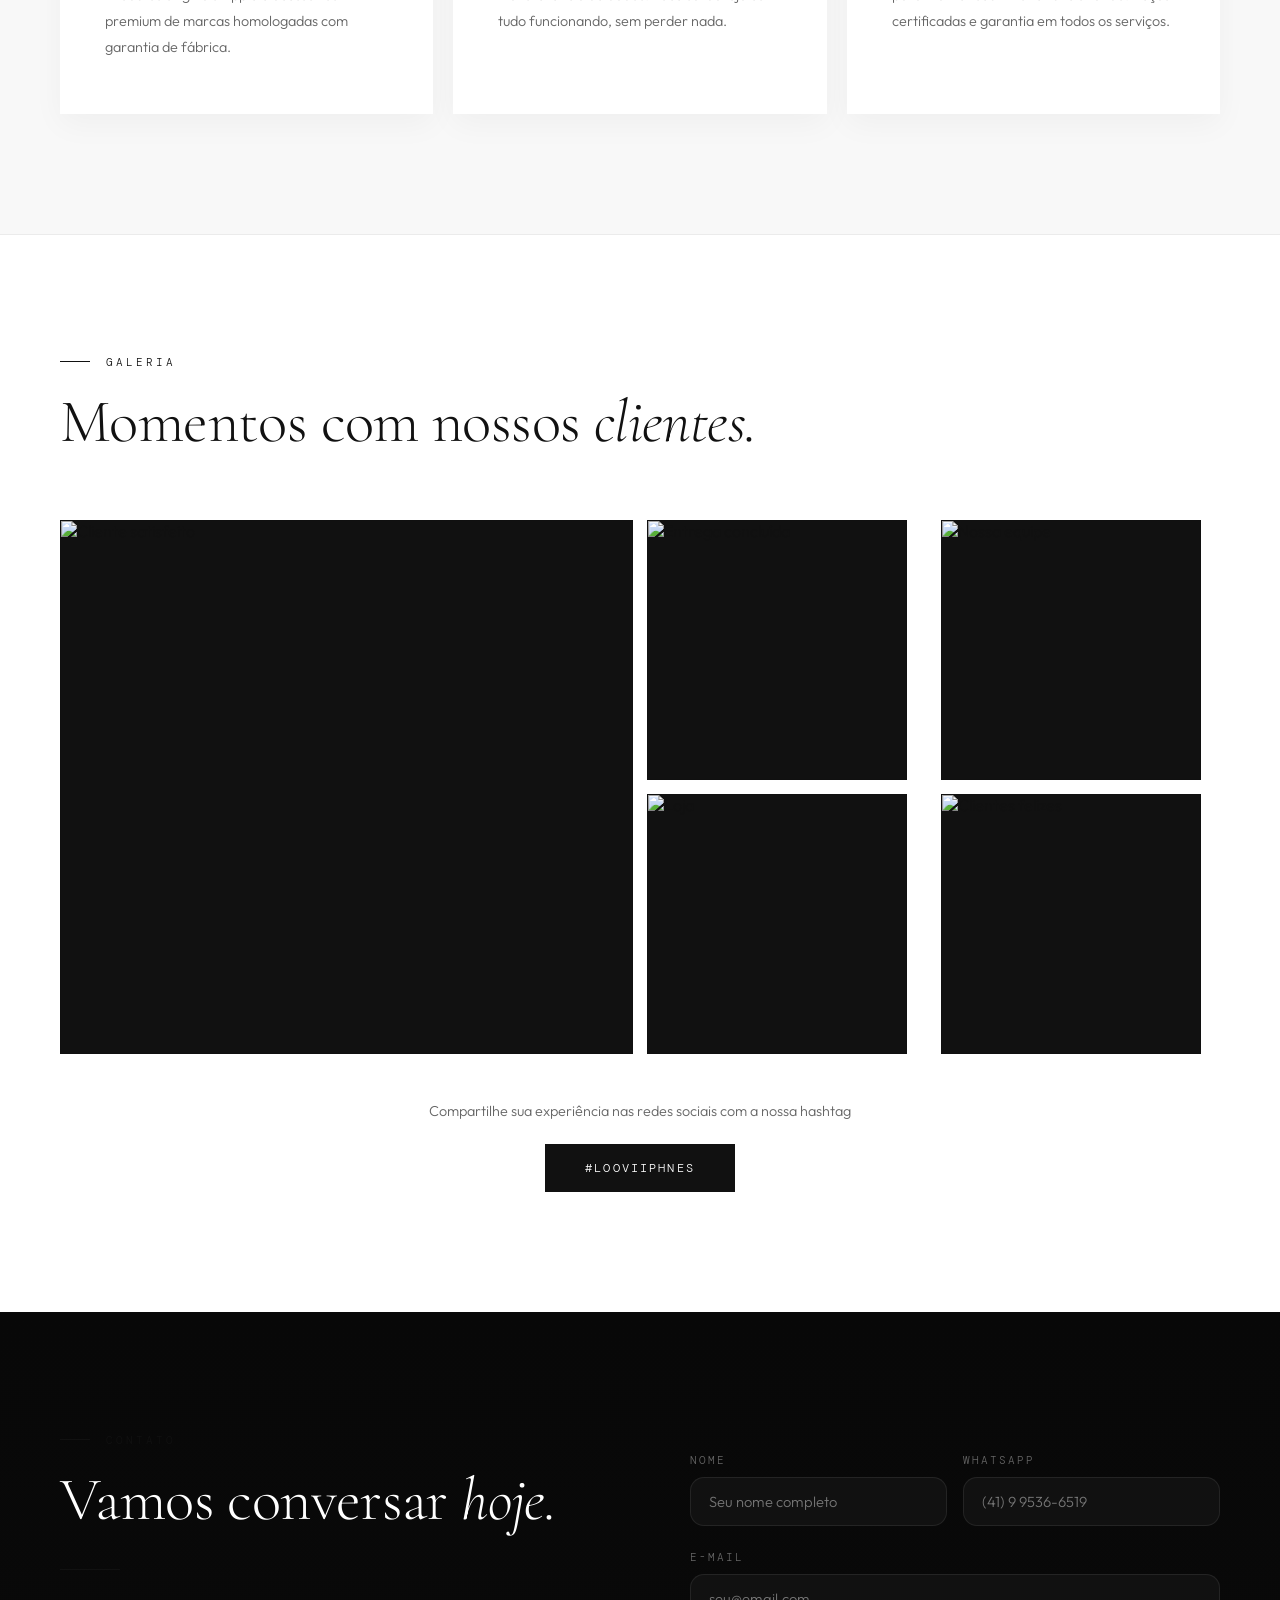
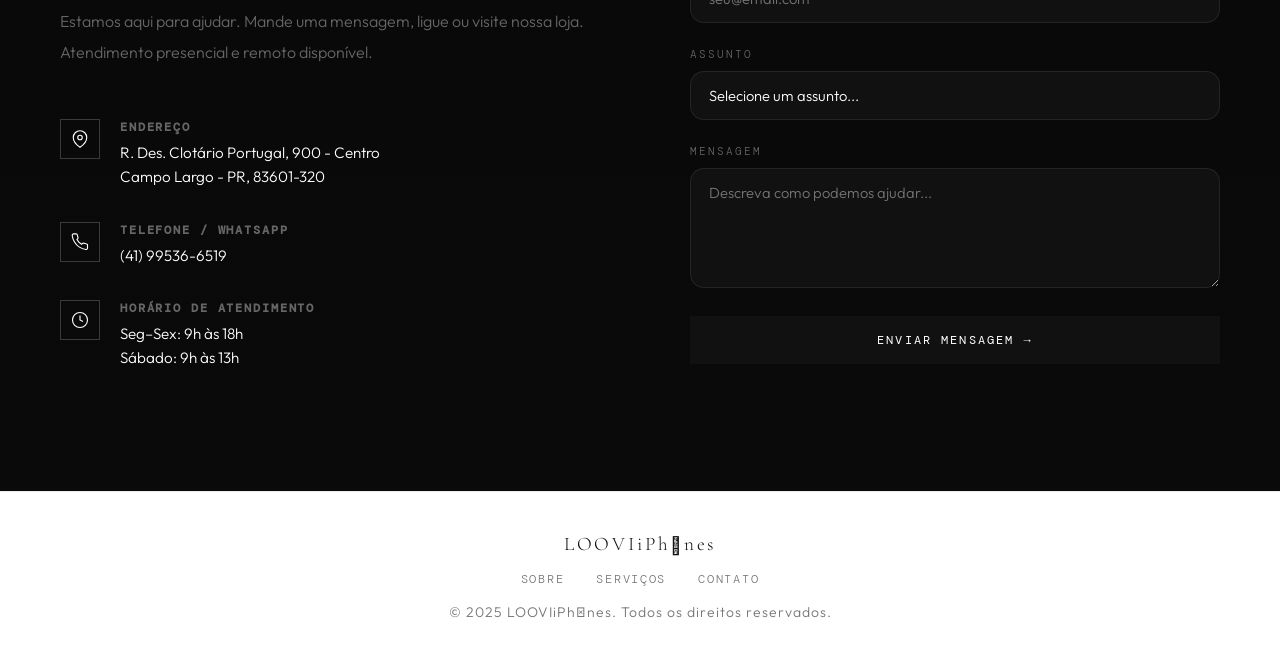
==== commit 6e71a991: "Auto-save: index.html" ====
--- a/index.html
+++ b/index.html
@@ -1491,6 +1491,15 @@
 
   <div class="cursor" id="cursor"></div>
   <div class="cursor-ring" id="cursorRing"></div>
+
+  <!-- ===== COPA 2026 — remover após o Mundial ===== -->
+  <div id="copa-bar">
+    <span>⚽</span>
+    <span>Copa 2026 — condições especiais durante o Mundial</span>
+    <a href="#copa2026">Ver oferta</a>
+    <button class="copa-close" onclick="document.getElementById('copa-bar').remove()" aria-label="Fechar">×</button>
+  </div>
+  <!-- ===== FIM COPA 2026 ===== -->
 
   <!-- NAV -->
   <nav id="mainNav">
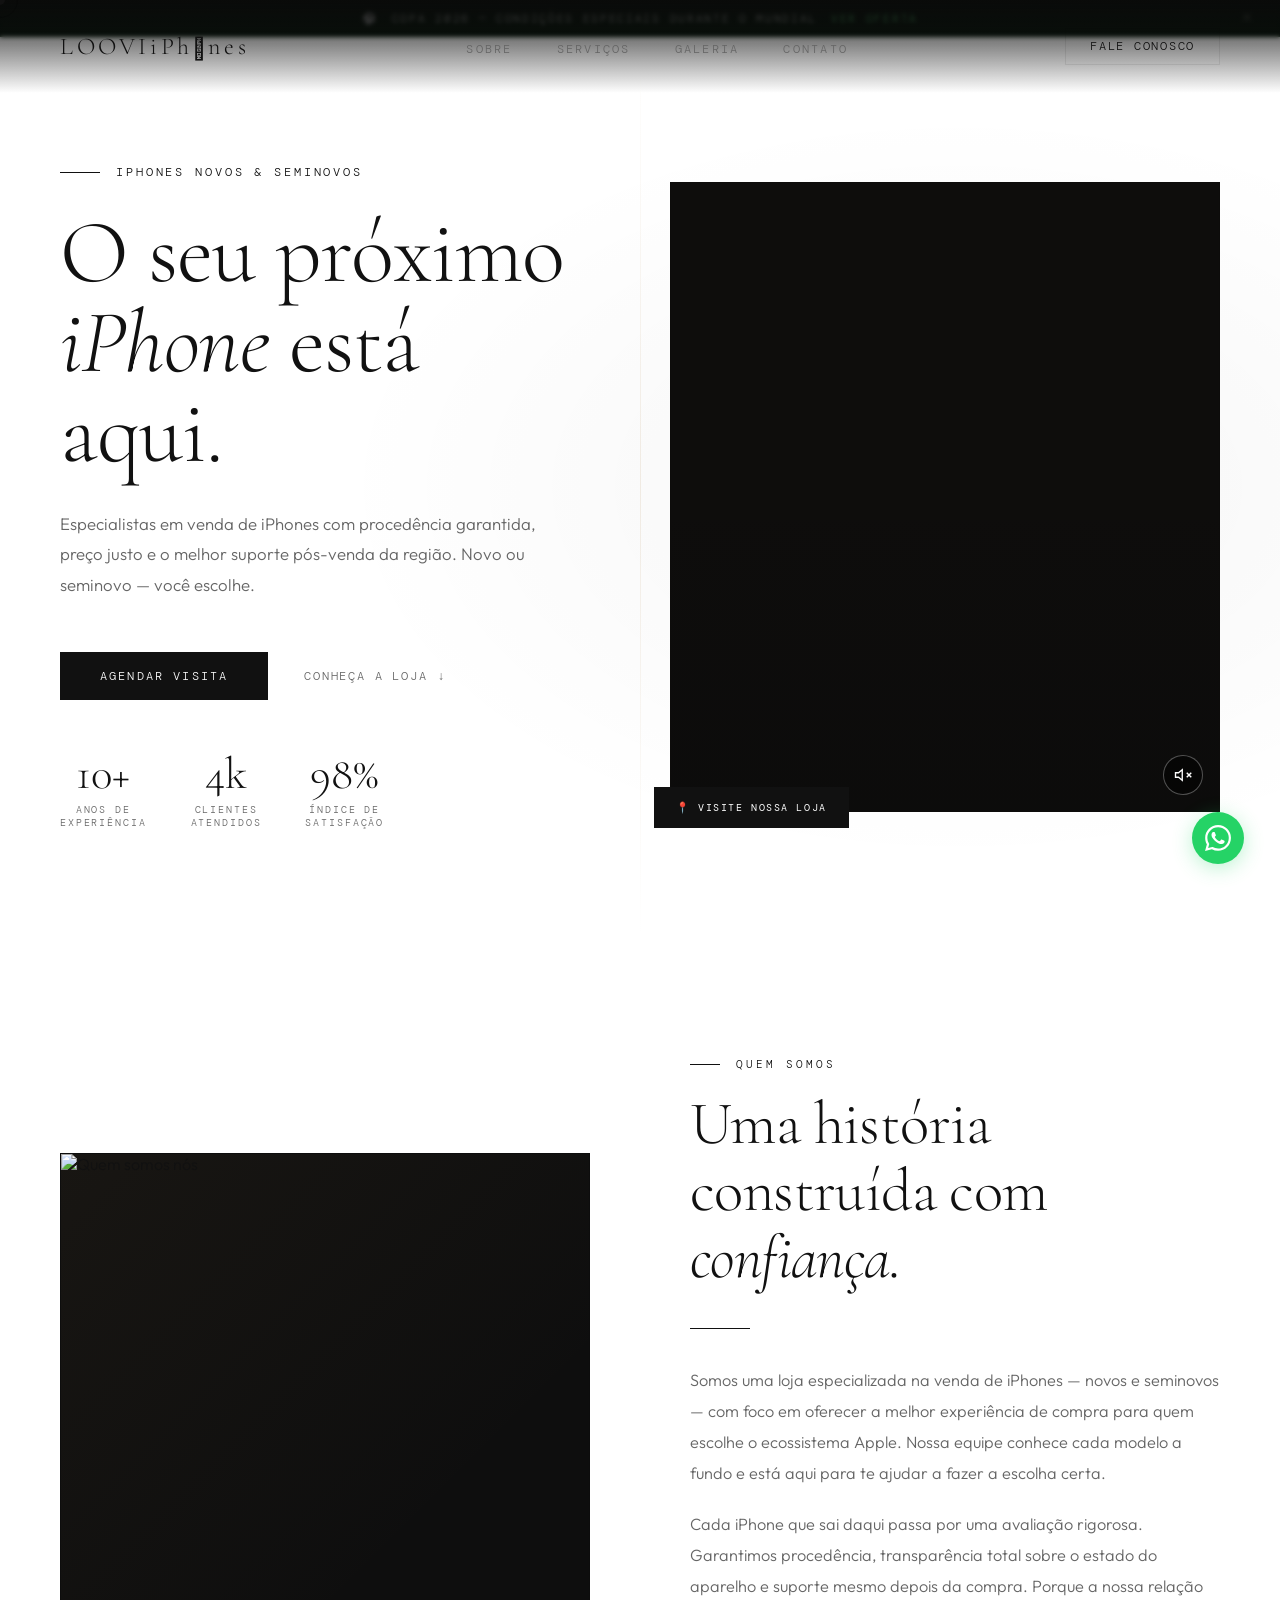
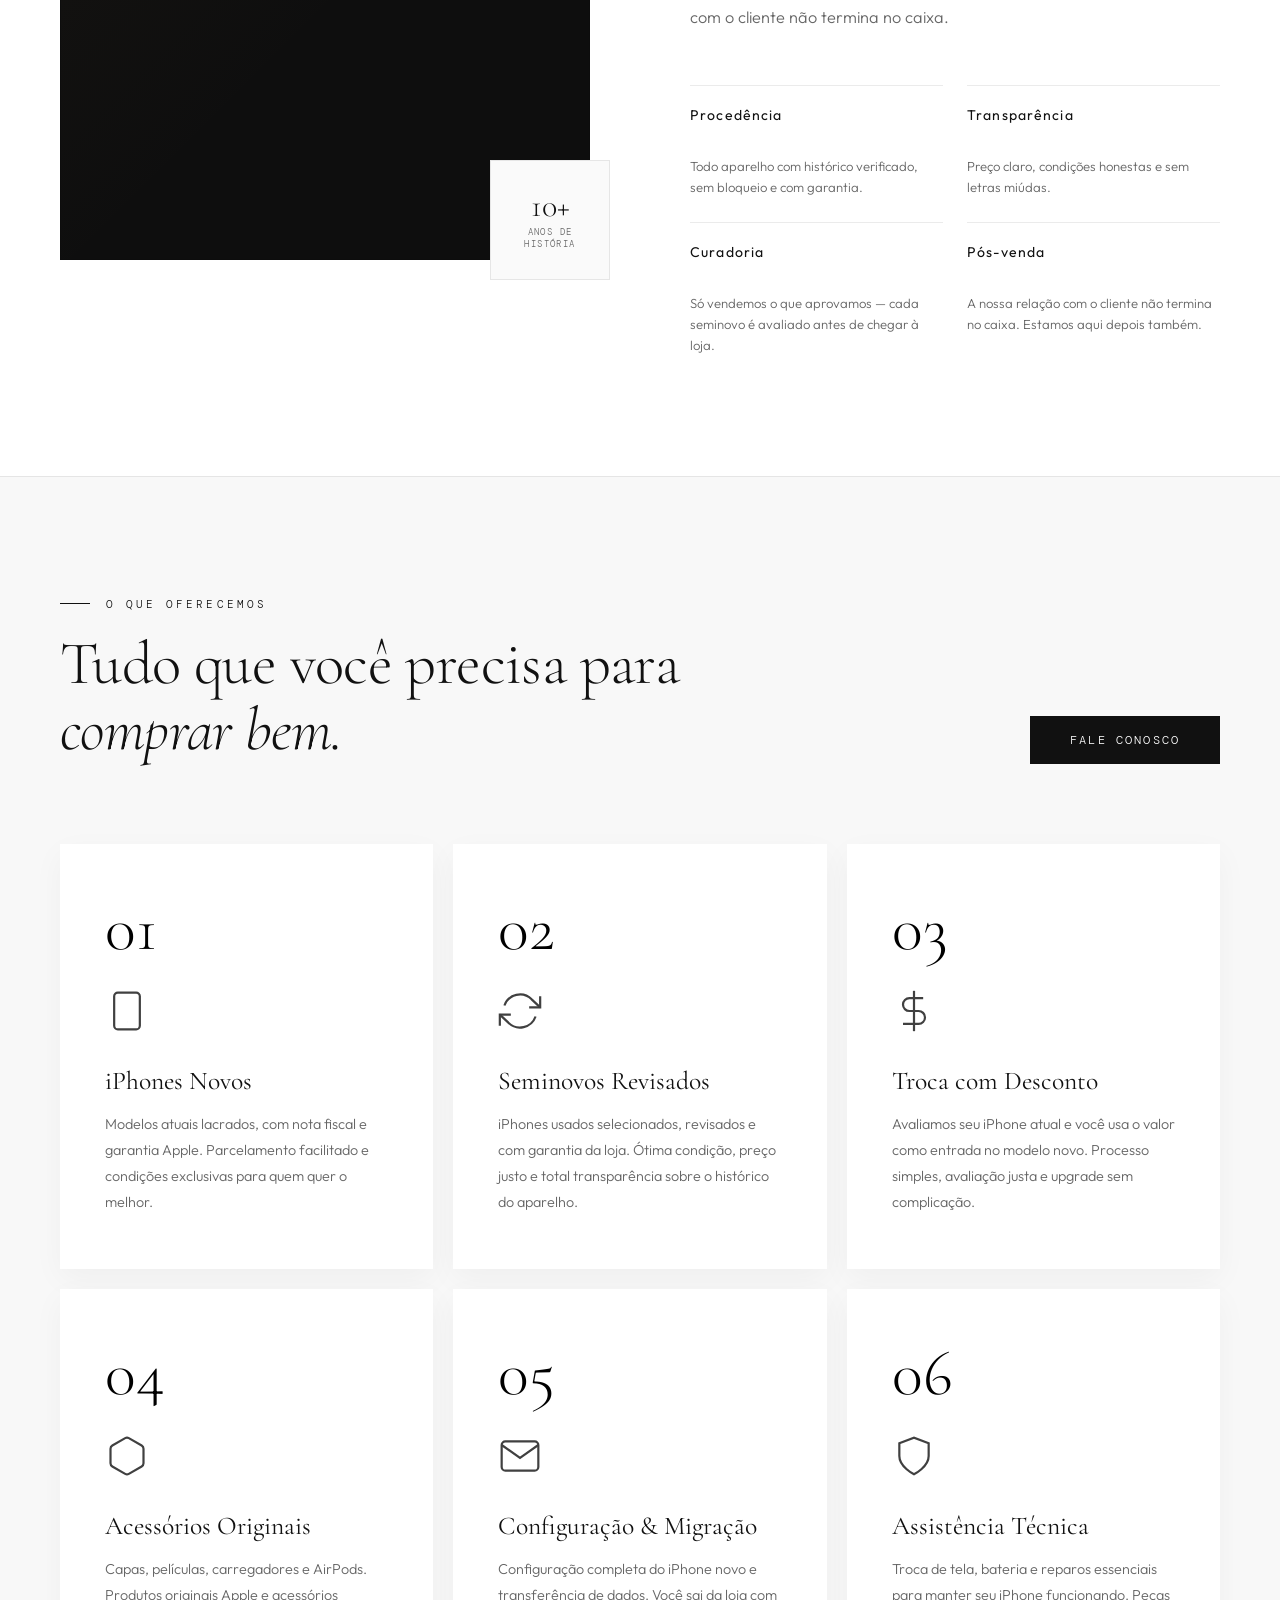
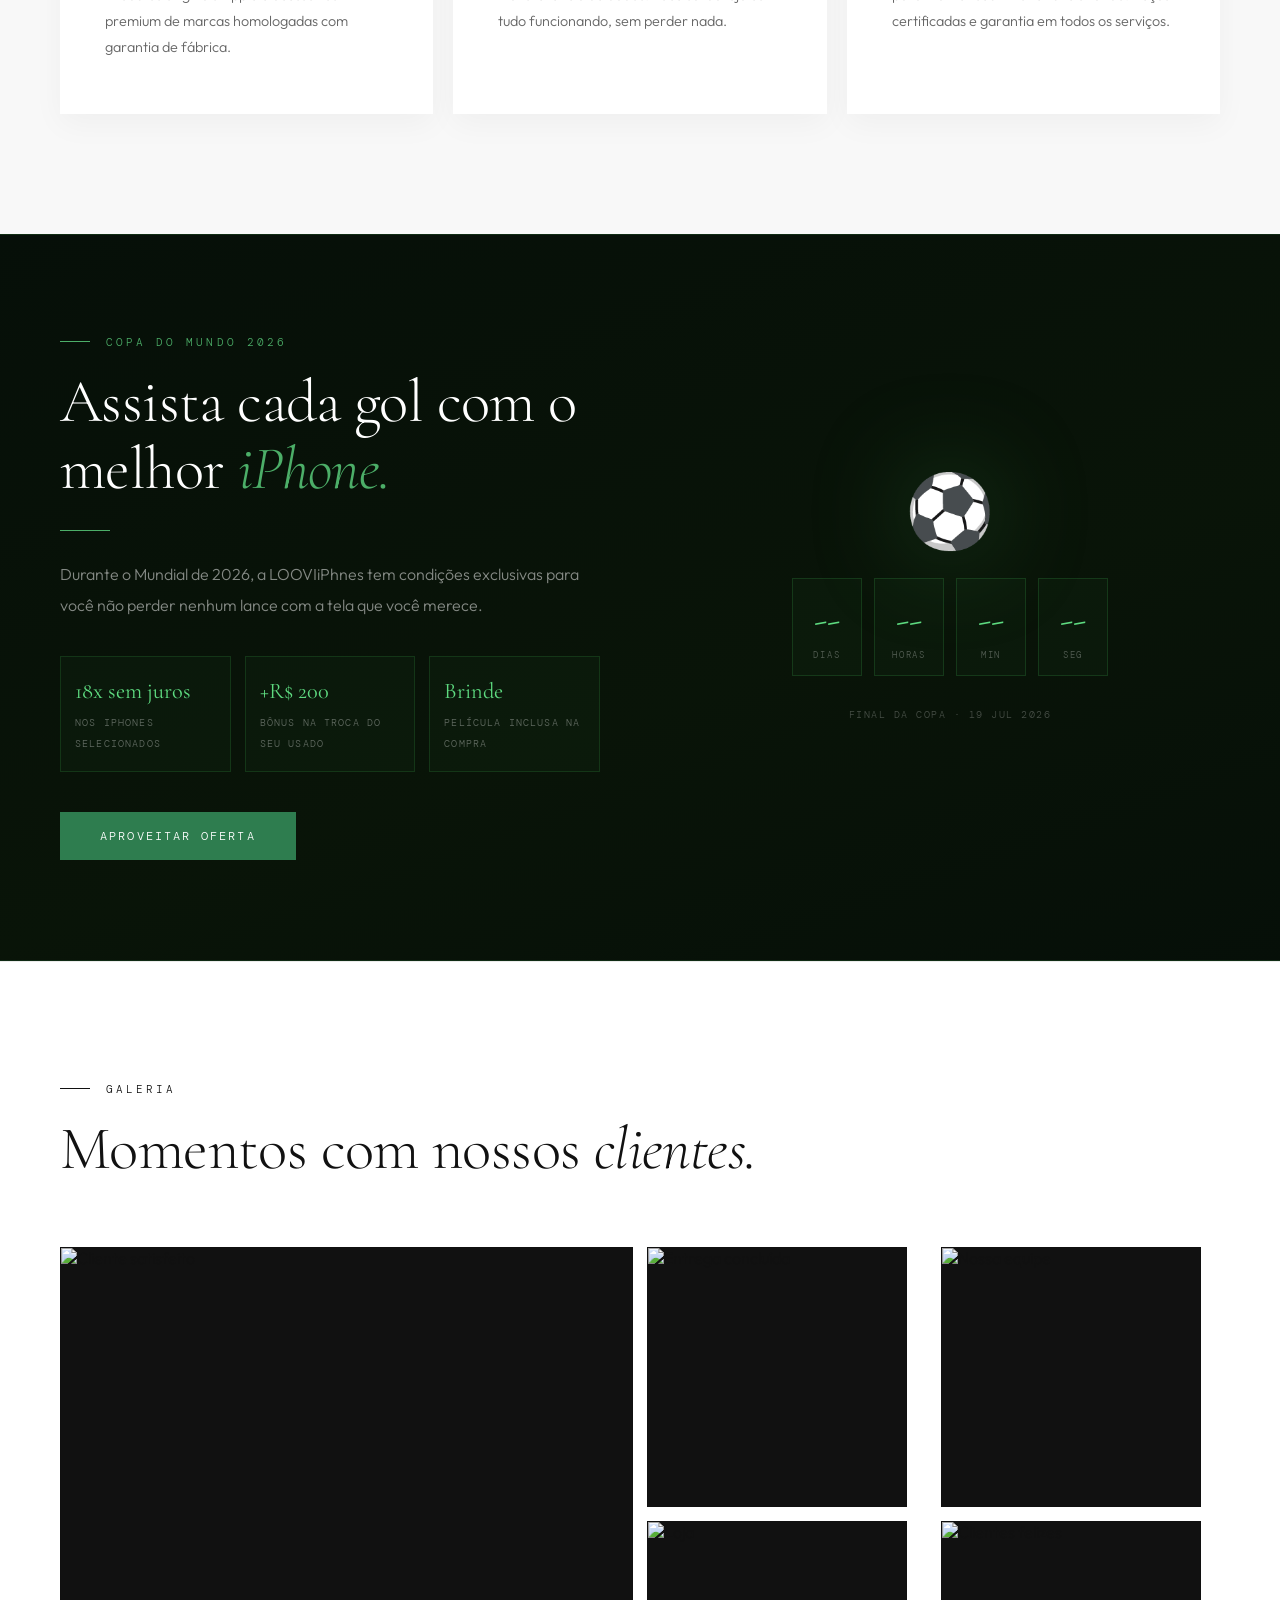
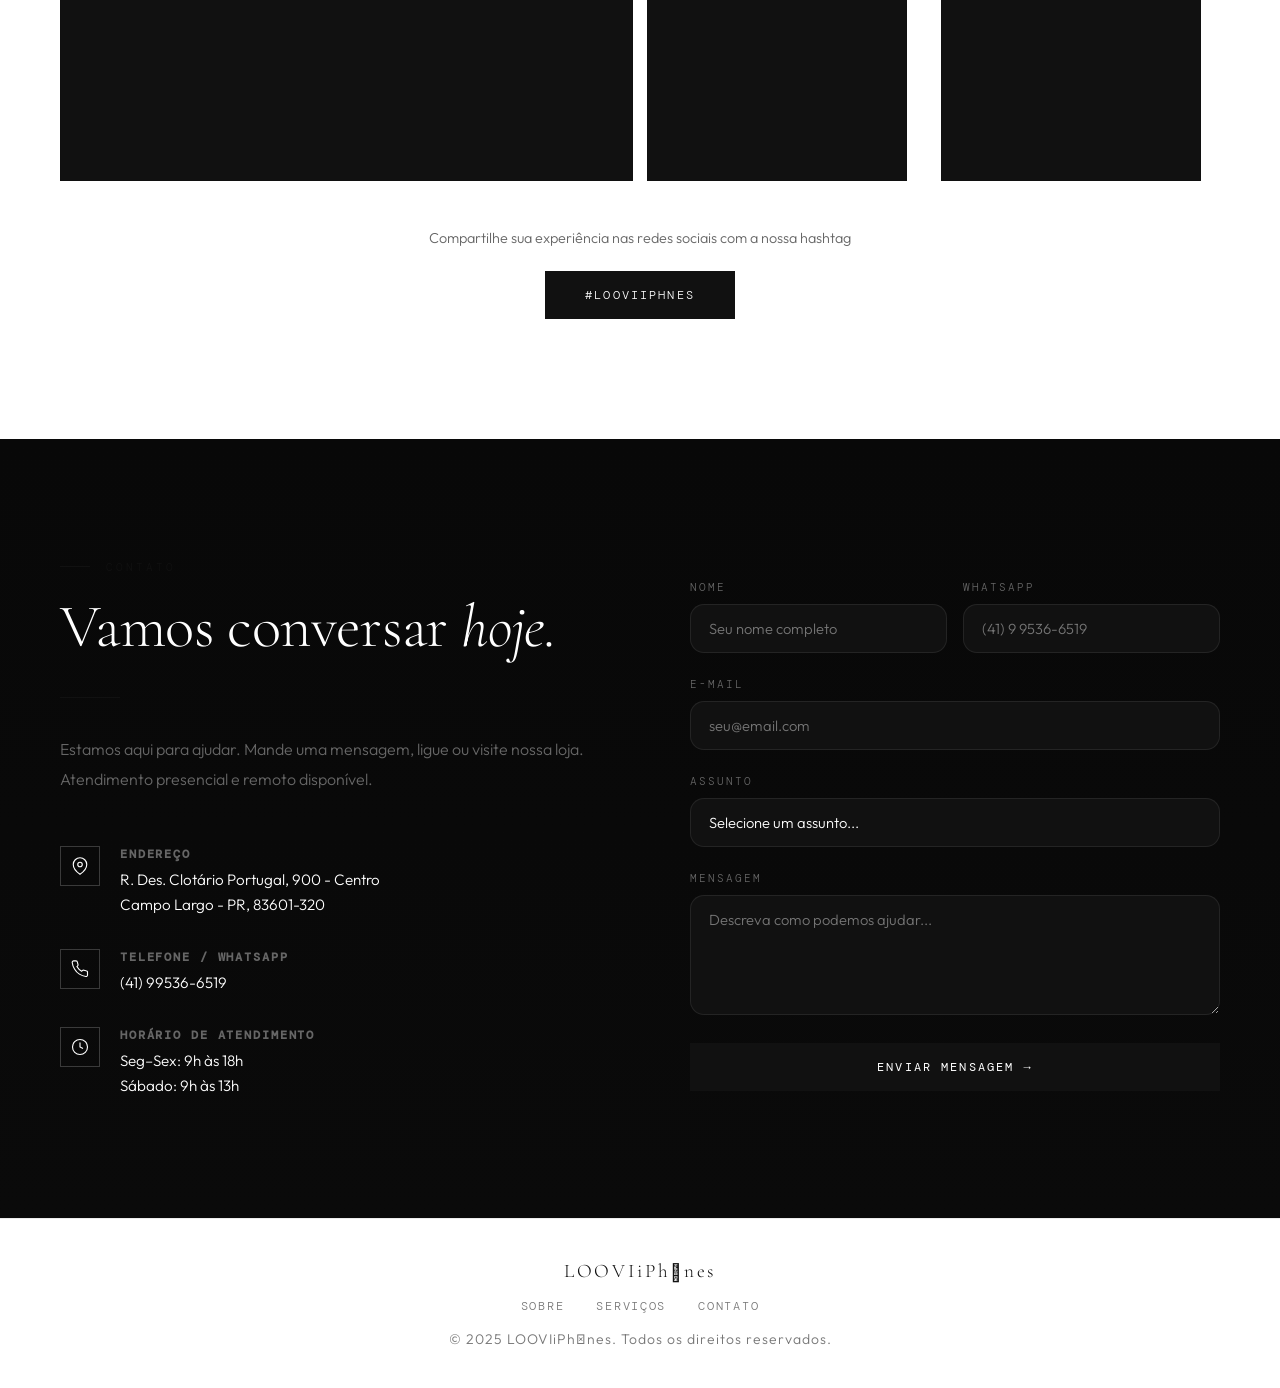
==== commit b49e8268: "Auto-save: index.html" ====
--- a/index.html
+++ b/index.html
@@ -1659,6 +1659,44 @@
       </div>
     </div>
   </section>
+
+  <!-- ===== COPA 2026 — remover após o Mundial ===== -->
+  <section id="copa2026">
+    <div class="copa-grid reveal">
+      <div class="copa-text">
+        <div class="section-label">Copa do Mundo 2026</div>
+        <h2>Assista cada gol com o melhor <em>iPhone.</em></h2>
+        <div class="copa-divider"></div>
+        <p>Durante o Mundial de 2026, a LOOVIiPhnes tem condições exclusivas para você não perder nenhum lance com a tela que você merece.</p>
+        <div class="copa-offers">
+          <div class="copa-offer-item">
+            <strong>18x sem juros</strong>
+            <span>Nos iPhones selecionados</span>
+          </div>
+          <div class="copa-offer-item">
+            <strong>+R$ 200</strong>
+            <span>Bônus na troca do seu usado</span>
+          </div>
+          <div class="copa-offer-item">
+            <strong>Brinde</strong>
+            <span>Película inclusa na compra</span>
+          </div>
+        </div>
+        <a href="#contato" class="copa-cta">Aproveitar Oferta</a>
+      </div>
+      <div class="copa-visual">
+        <div class="copa-ball-wrap">⚽</div>
+        <div class="copa-countdown">
+          <div class="copa-count-unit"><strong id="copaDias">--</strong><span>Dias</span></div>
+          <div class="copa-count-unit"><strong id="copaHoras">--</strong><span>Horas</span></div>
+          <div class="copa-count-unit"><strong id="copaMin">--</strong><span>Min</span></div>
+          <div class="copa-count-unit"><strong id="copaSeg">--</strong><span>Seg</span></div>
+        </div>
+        <p class="copa-count-label">Final da Copa · 19 Jul 2026</p>
+      </div>
+    </div>
+  </section>
+  <!-- ===== FIM COPA 2026 ===== -->
 
   <!-- GALERIA -->
   <section id="galeria">
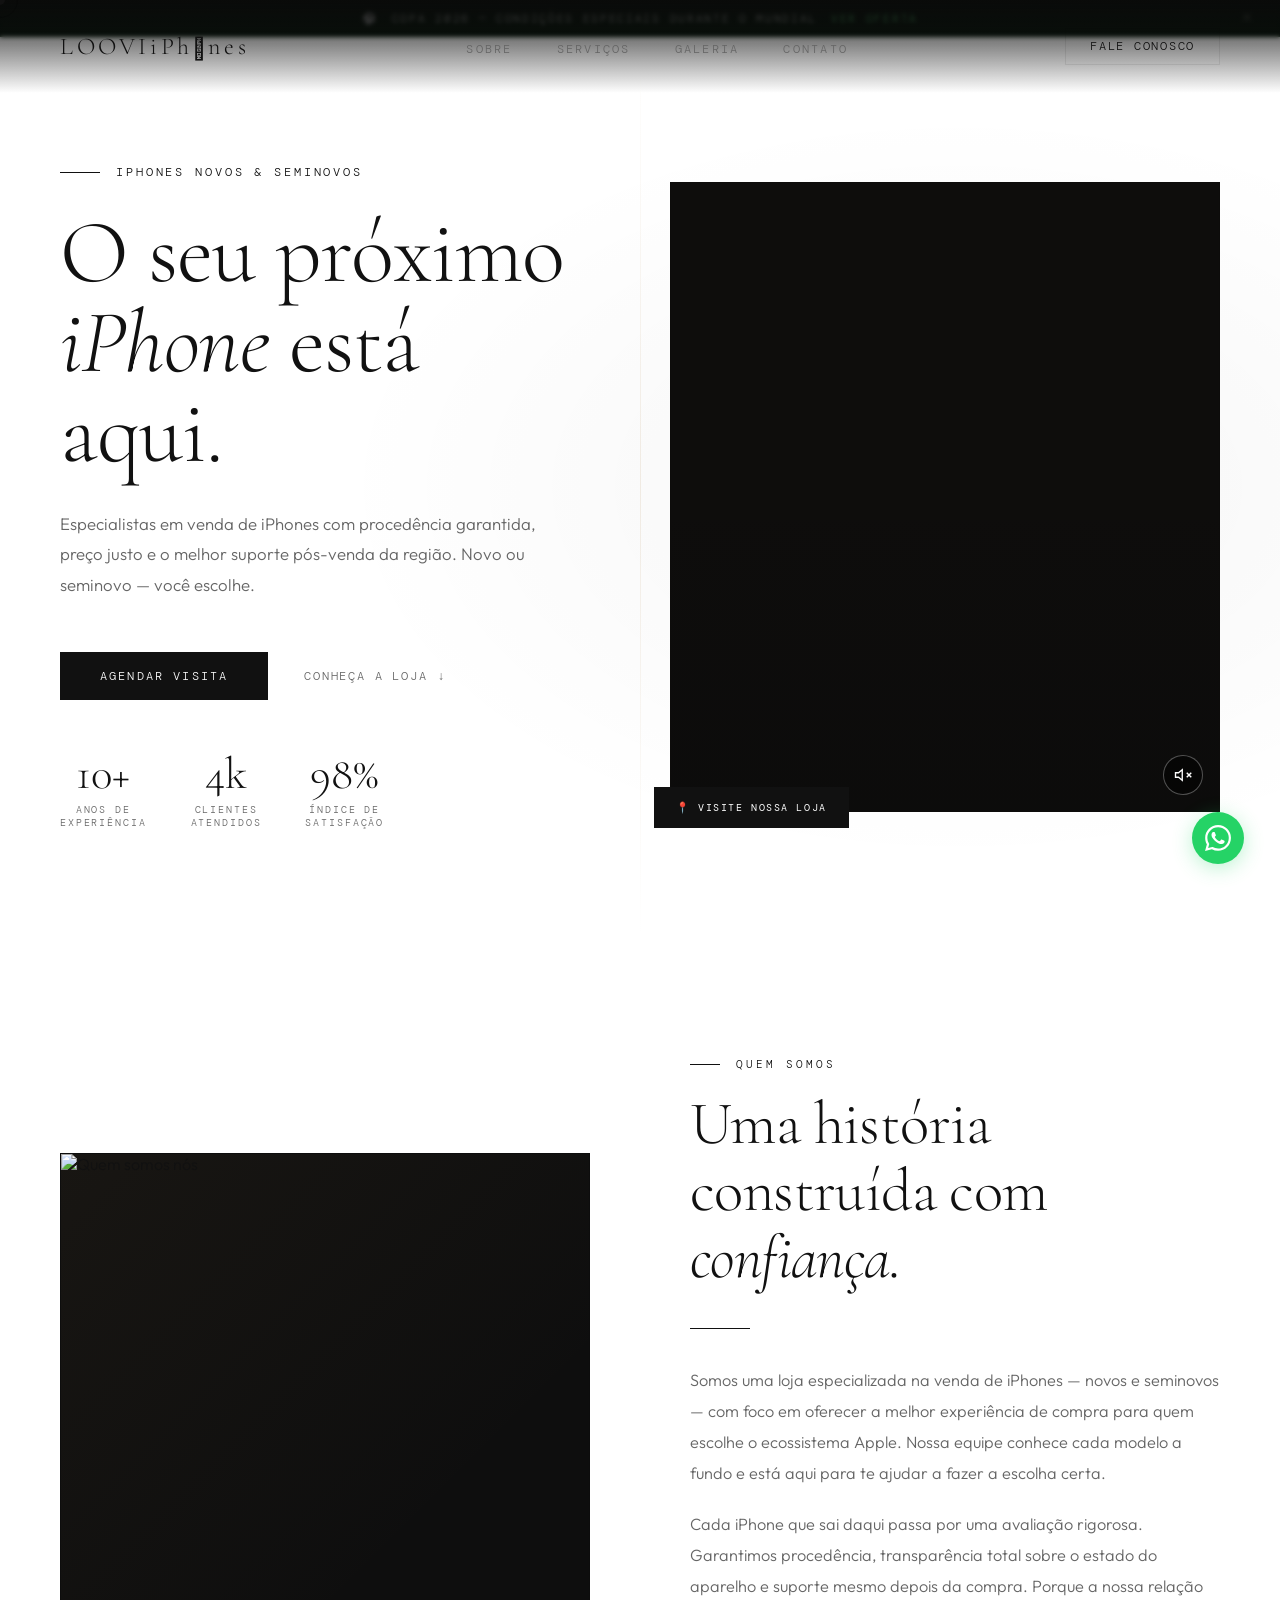
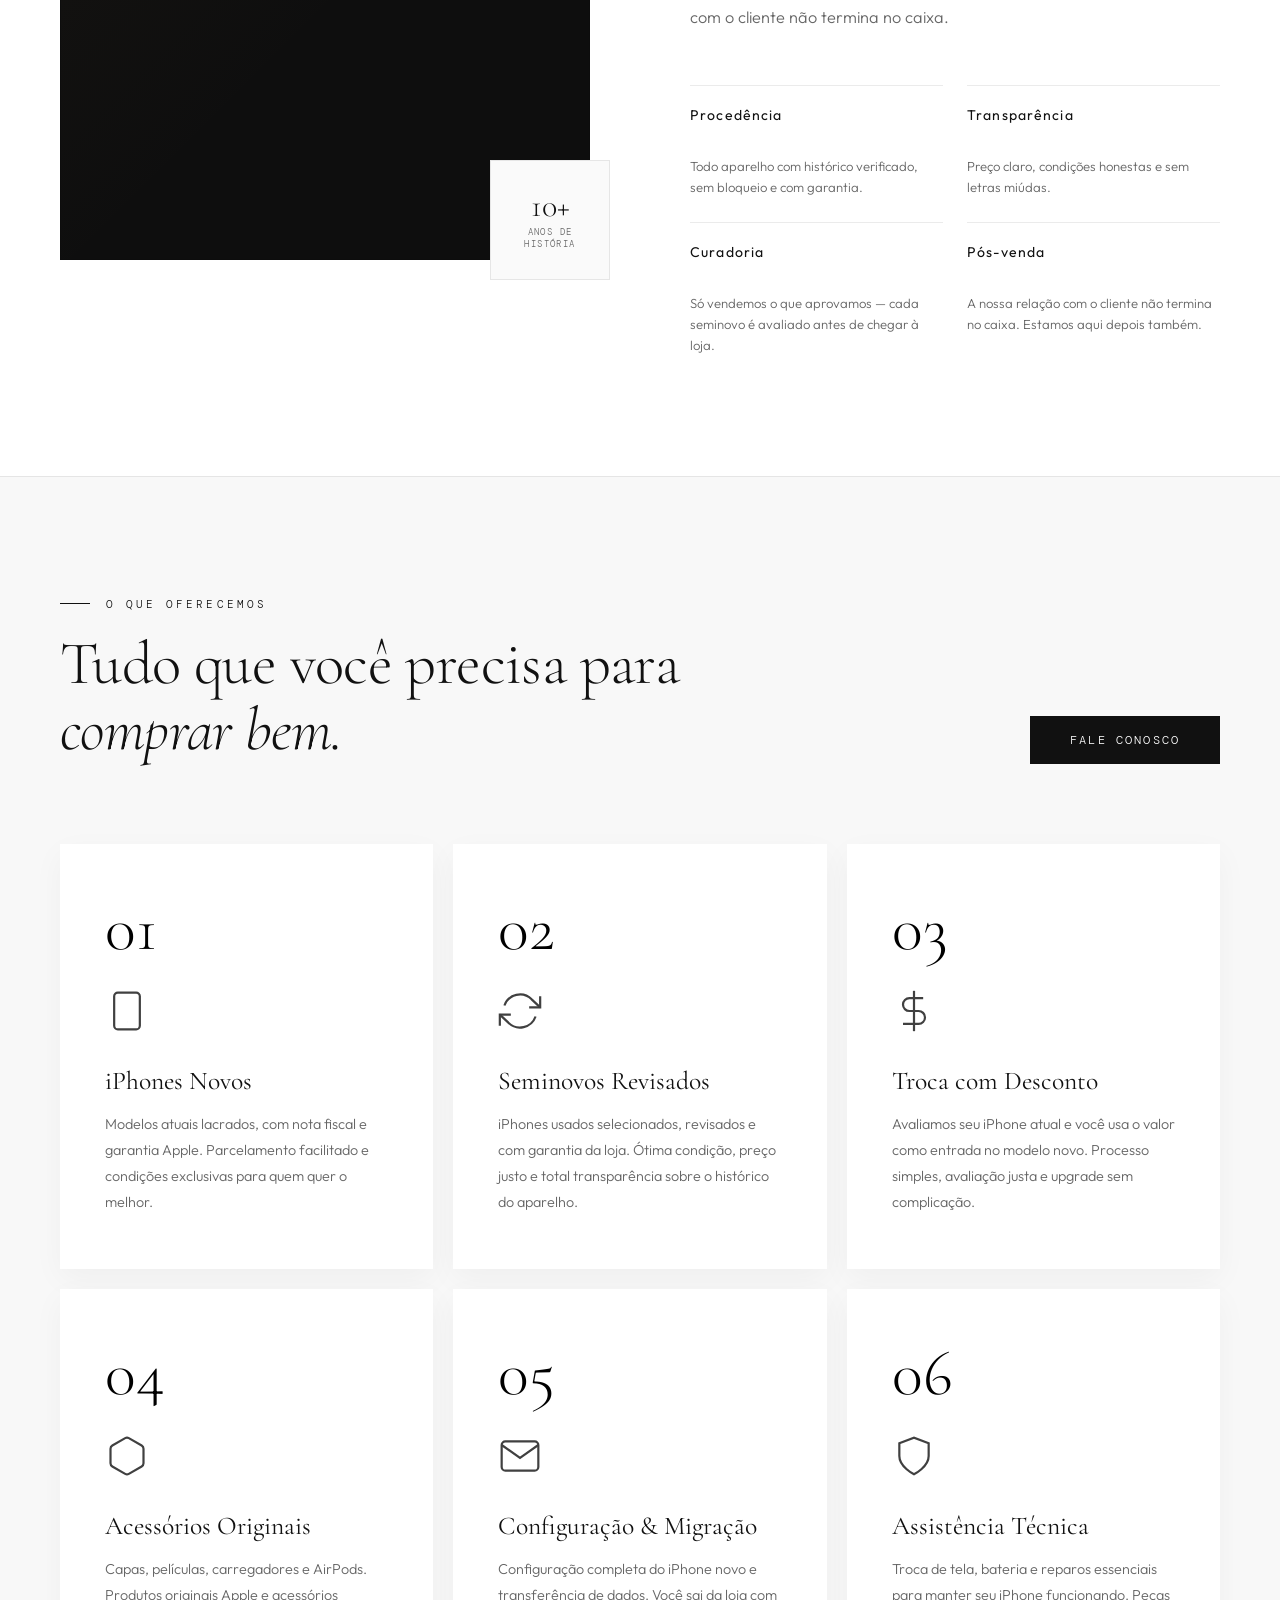
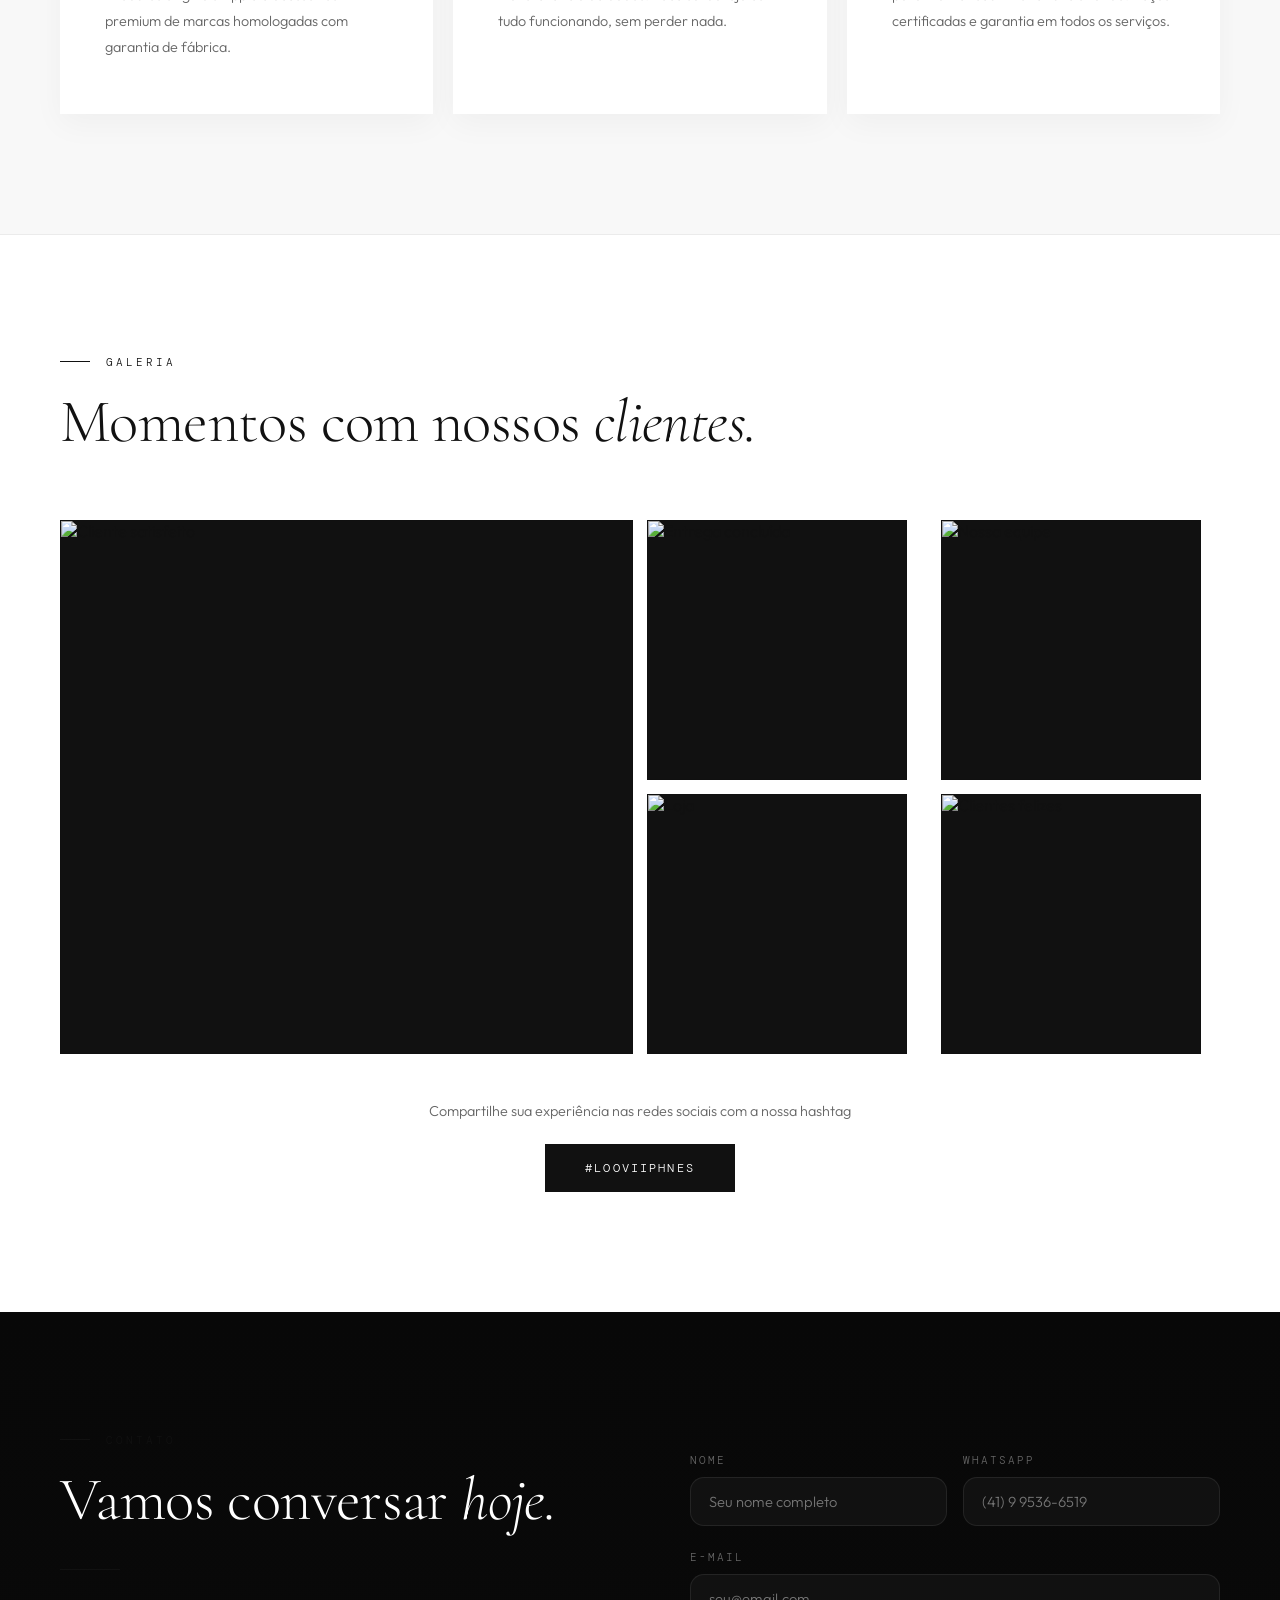
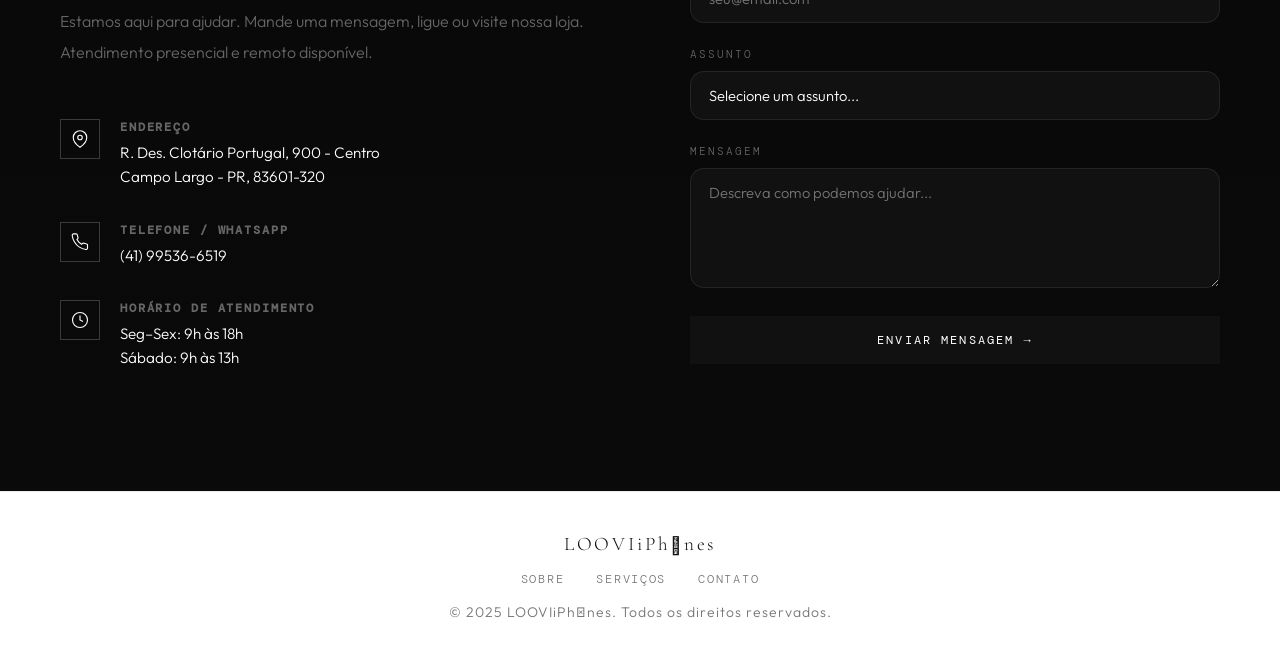
==== commit d049617e: "Auto-save: index.html" ====
--- a/index.html
+++ b/index.html
@@ -1915,6 +1915,24 @@
         this.style.color = '';
       }, 3000);
     });
+    // ===== COPA 2026 — remover após o Mundial =====
+    (function () {
+      var final = new Date('2026-07-19T23:59:59-03:00');
+      function tick() {
+        var diff = final - new Date();
+        if (diff <= 0) { document.getElementById('copa2026')?.remove(); return; }
+        var d = Math.floor(diff / 86400000);
+        var h = Math.floor((diff % 86400000) / 3600000);
+        var m = Math.floor((diff % 3600000) / 60000);
+        var s = Math.floor((diff % 60000) / 1000);
+        var pad = function(n) { return String(n).padStart(2, '0'); };
+        var set = function(id, v) { var el = document.getElementById(id); if (el) el.textContent = pad(v); };
+        set('copaDias', d); set('copaHoras', h); set('copaMin', m); set('copaSeg', s);
+      }
+      tick();
+      setInterval(tick, 1000);
+    })();
+    // ===== FIM COPA 2026 =====
   </script>
 
 </body>
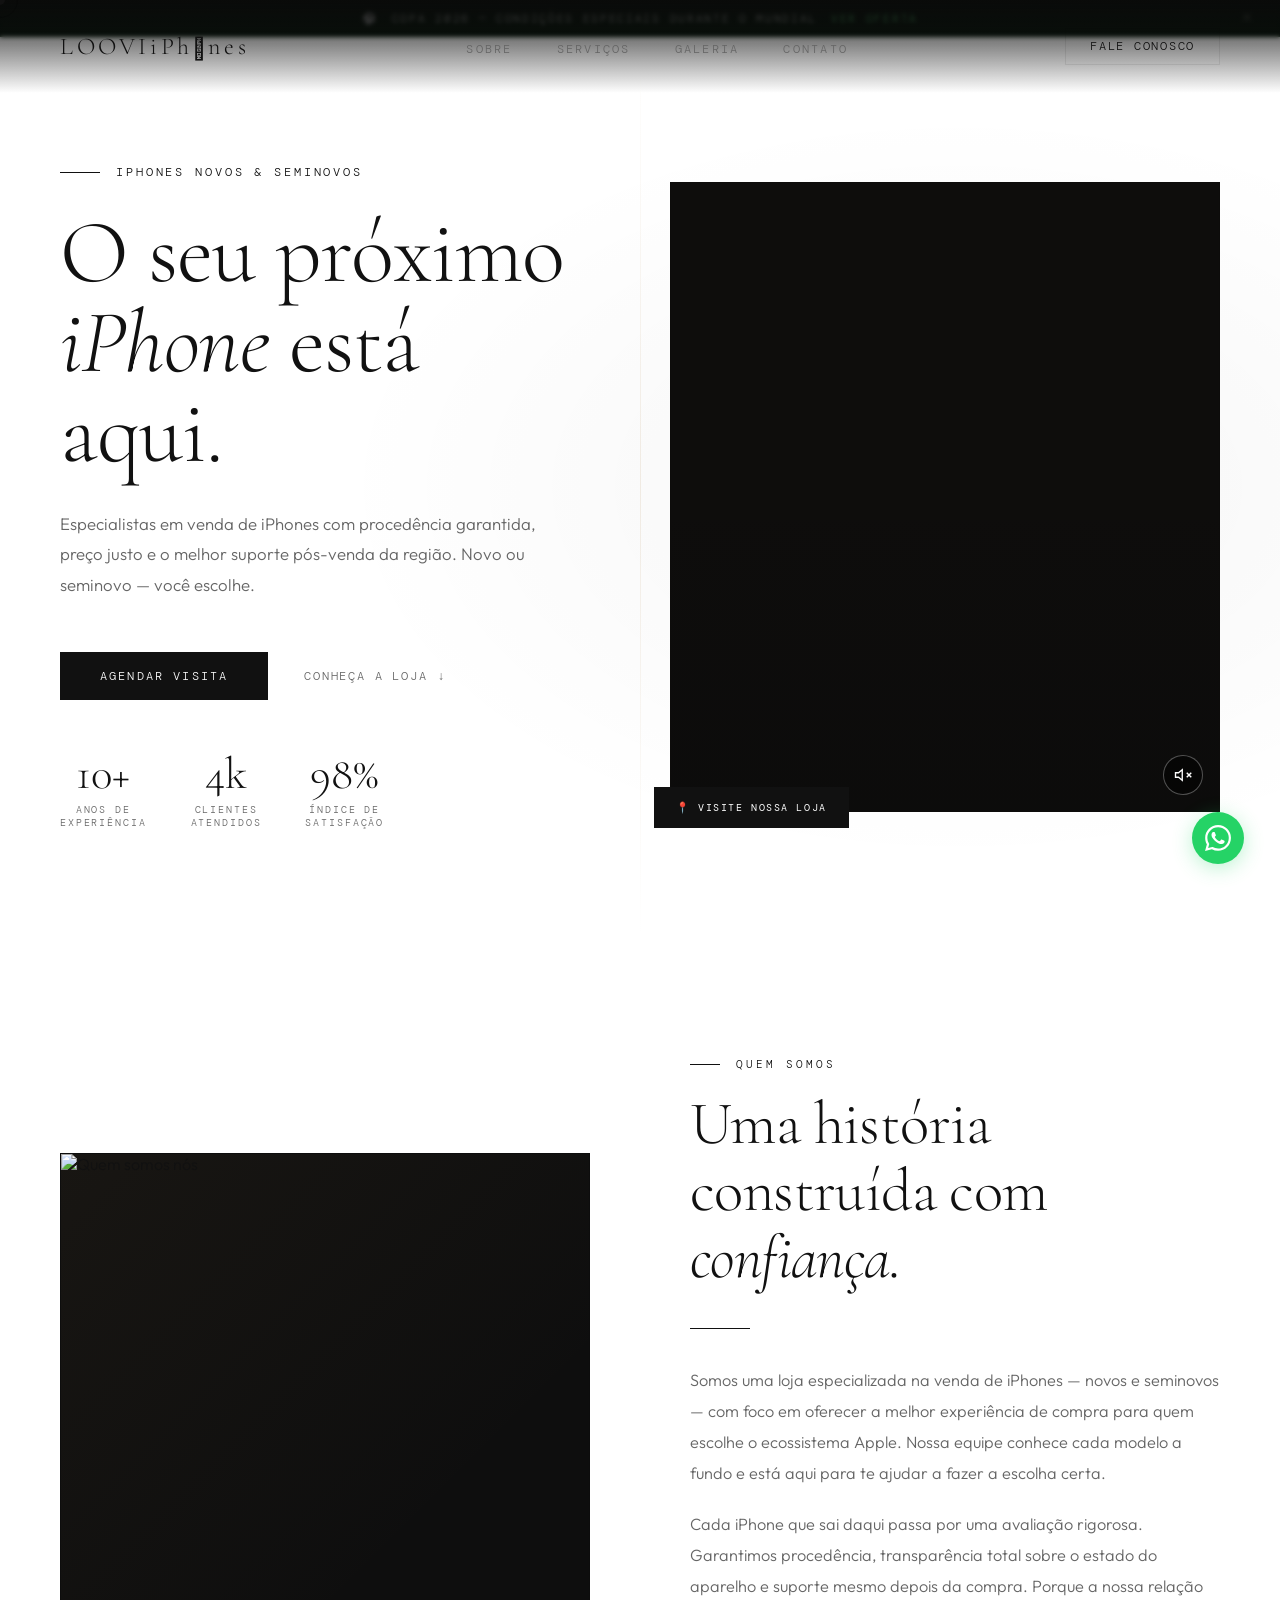
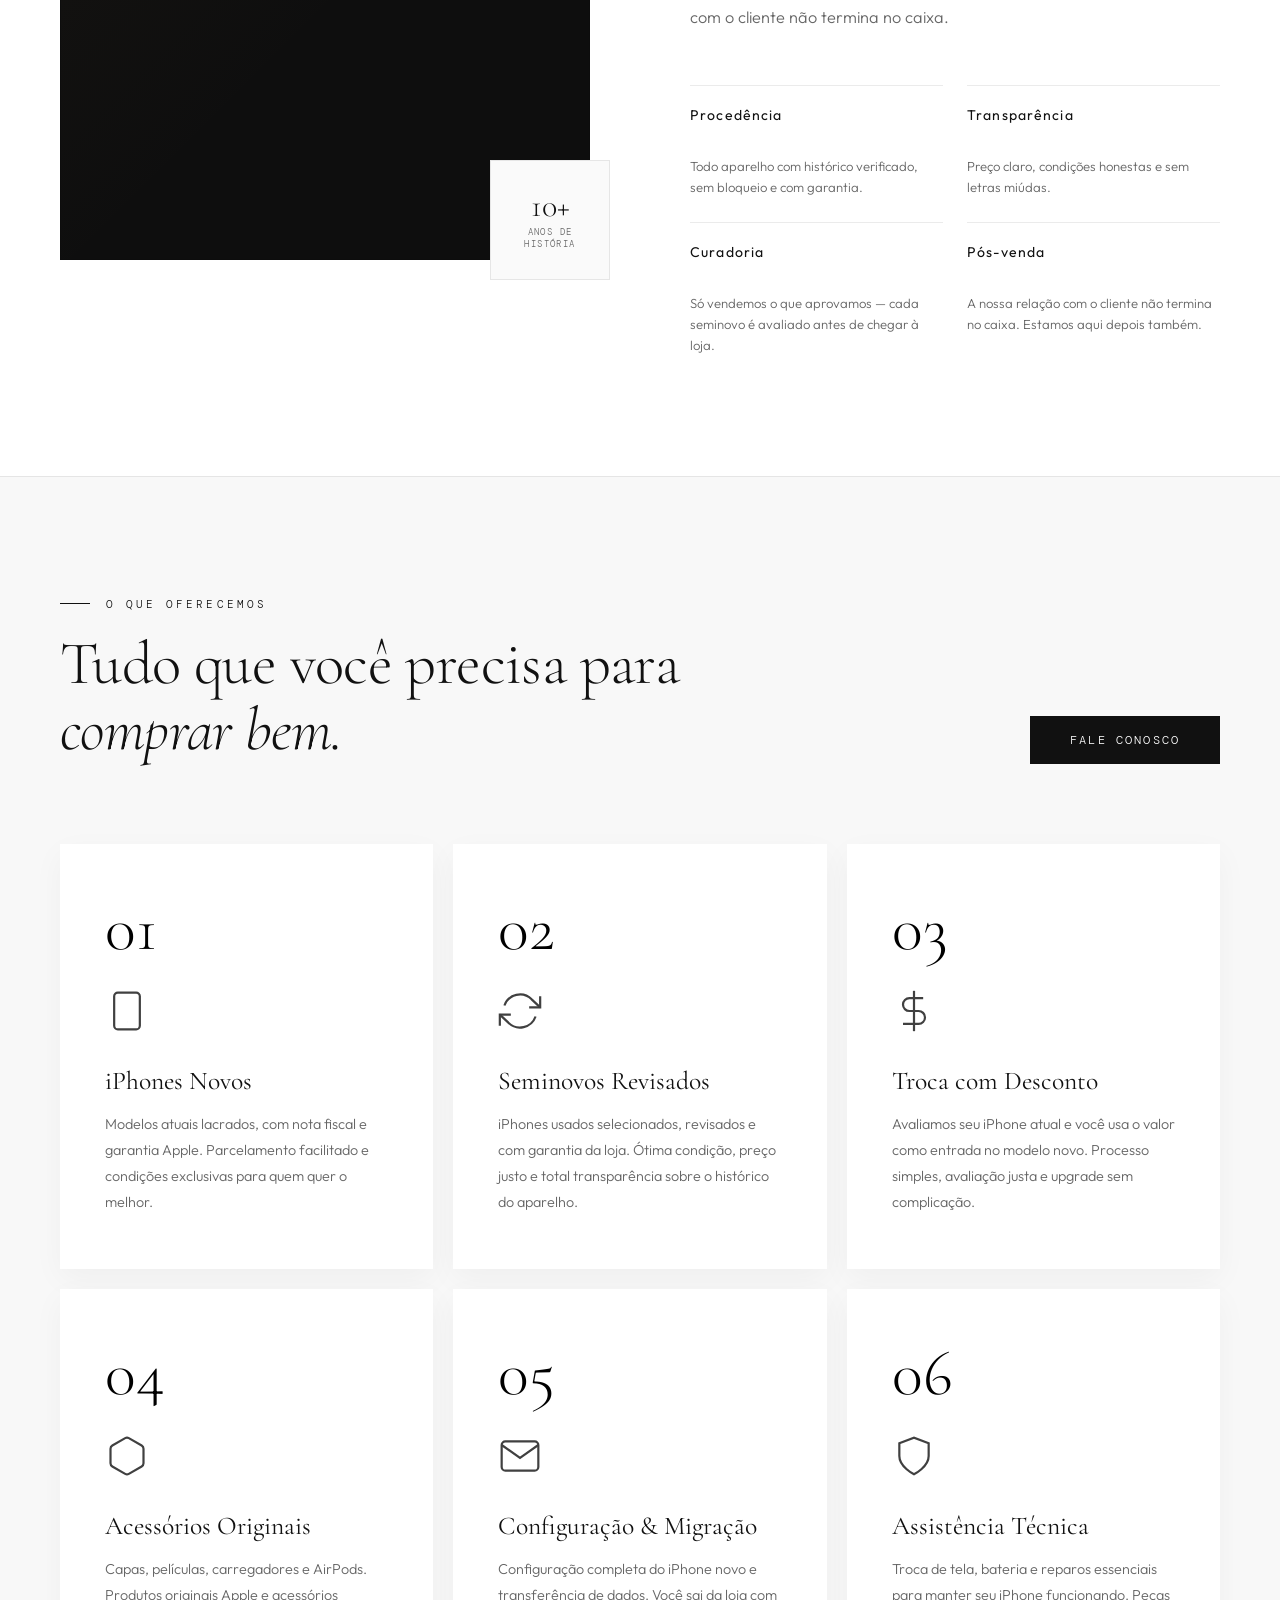
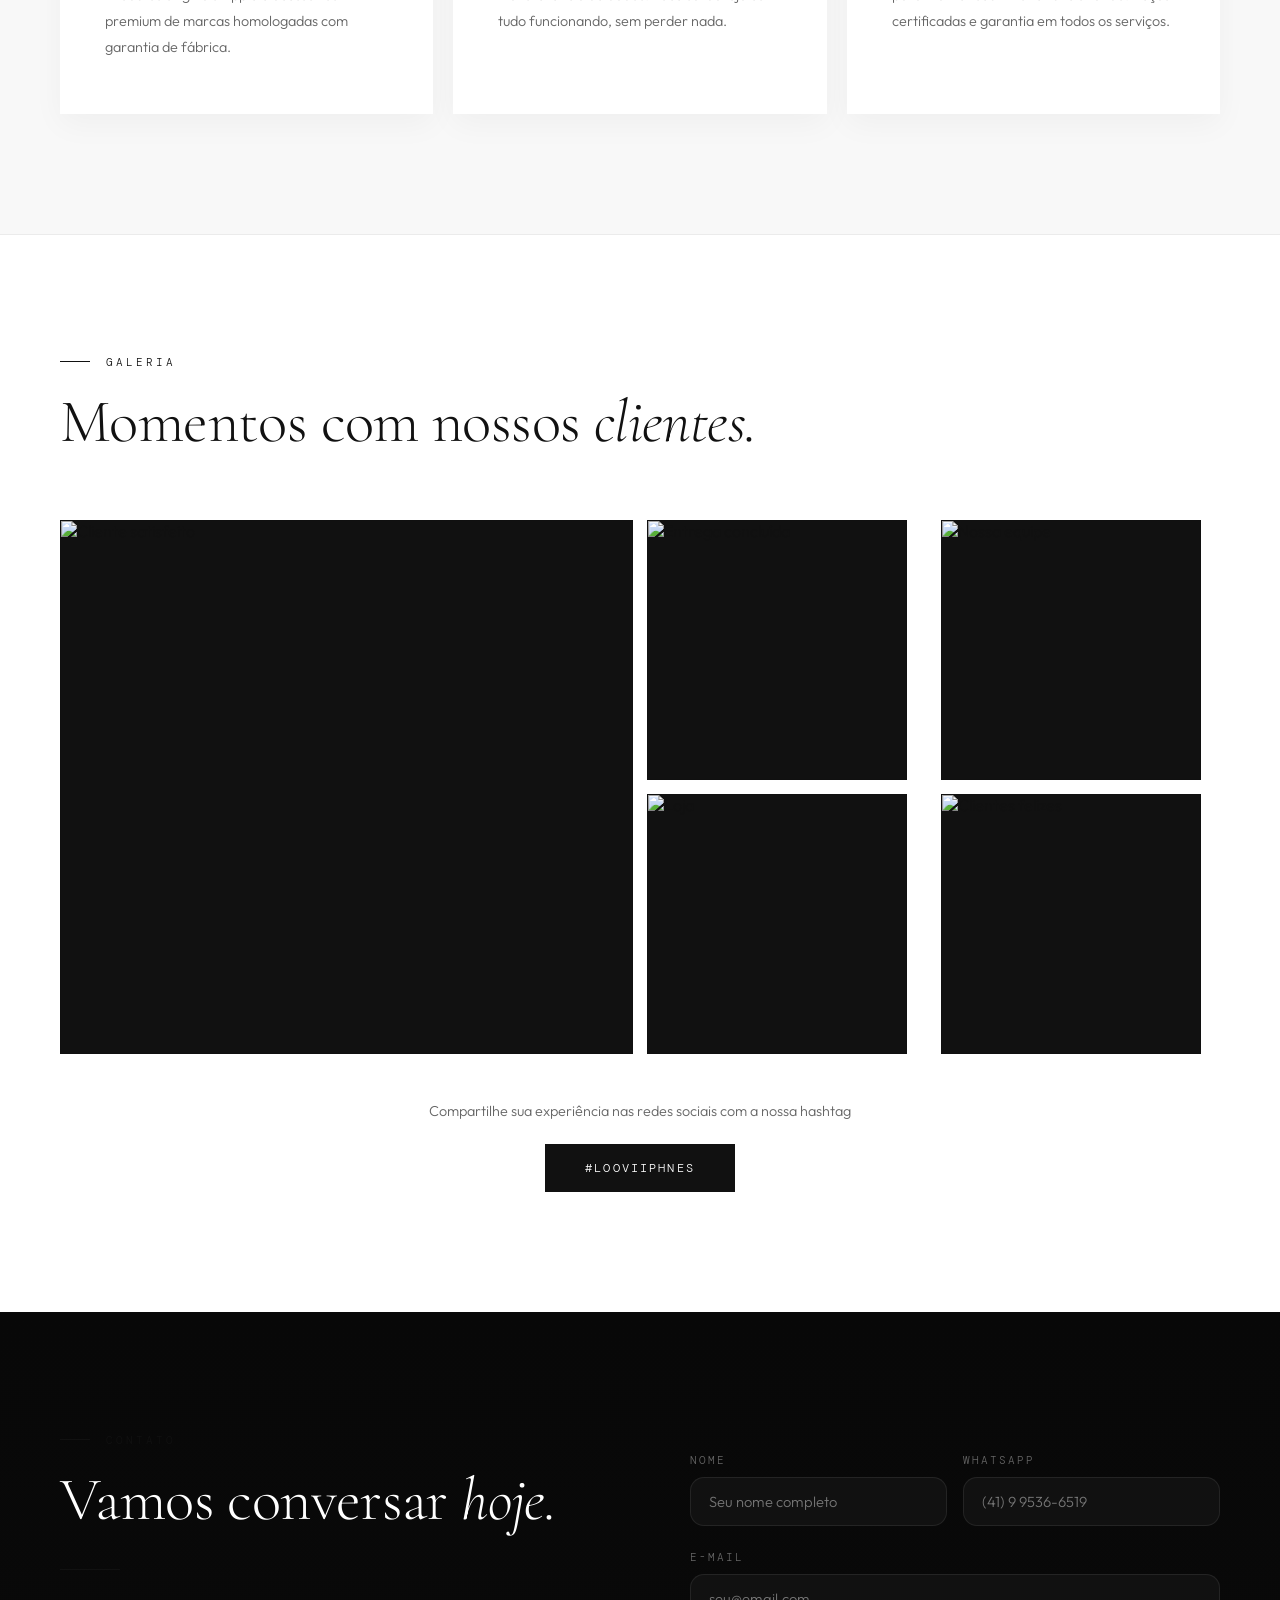
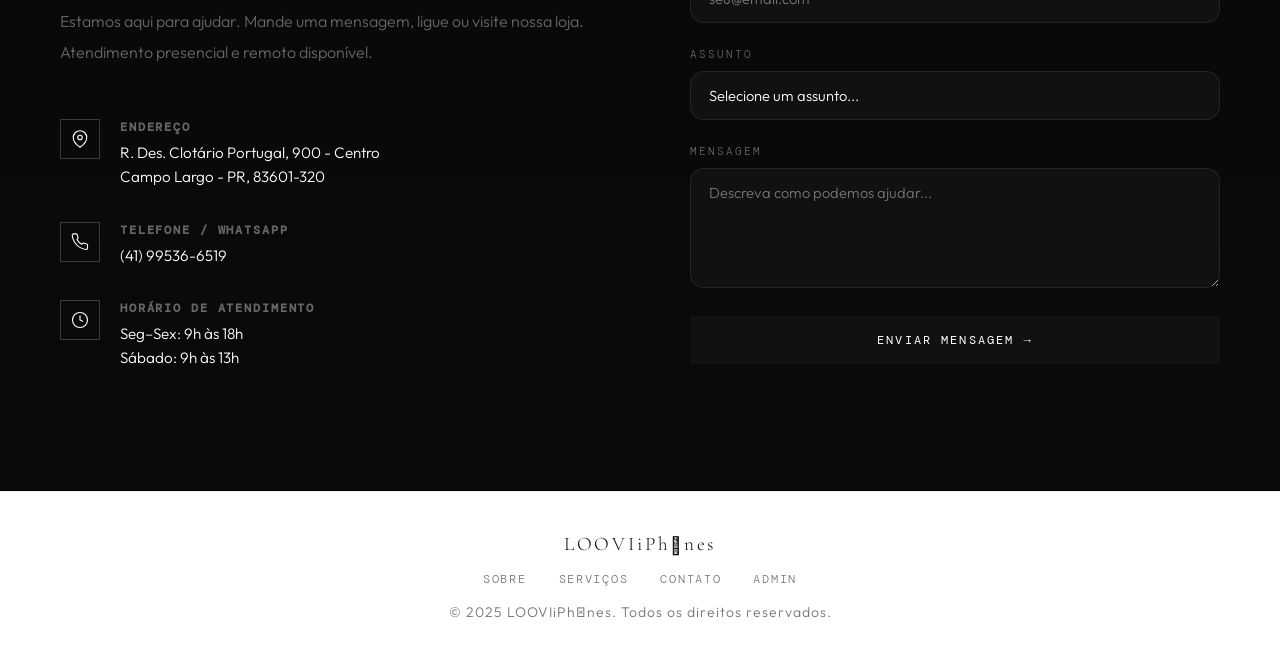
==== commit d065e1c9: "Auto-save: index.html" ====
--- a/index.html
+++ b/index.html
@@ -1824,6 +1824,7 @@
       <a href="#sobre">Sobre</a>
       <a href="#servicos">Serviços</a>
       <a href="#contato">Contato</a>
+      <a href="/admin">Admin</a>
     </div>
     <div class="footer-copy">© 2025 LOOVIiPhnes. Todos os direitos reservados.</div>
   </footer>
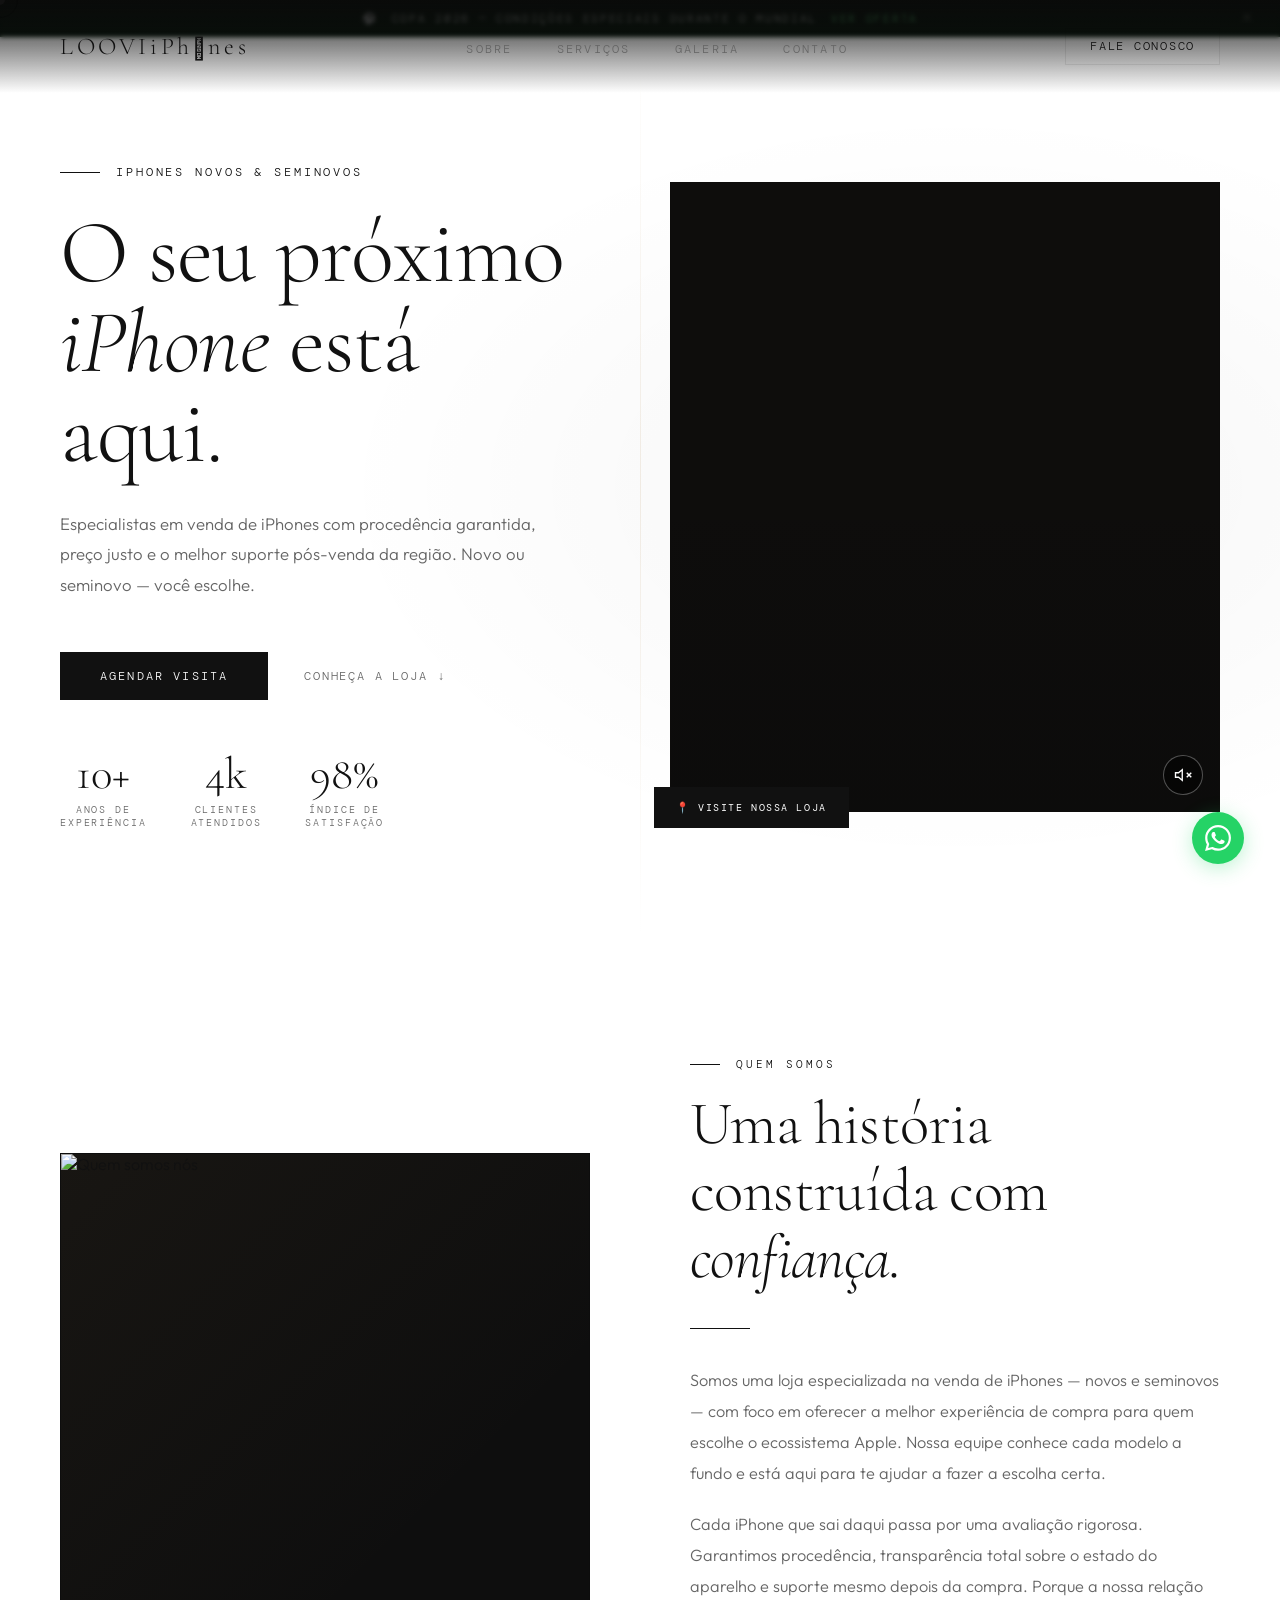
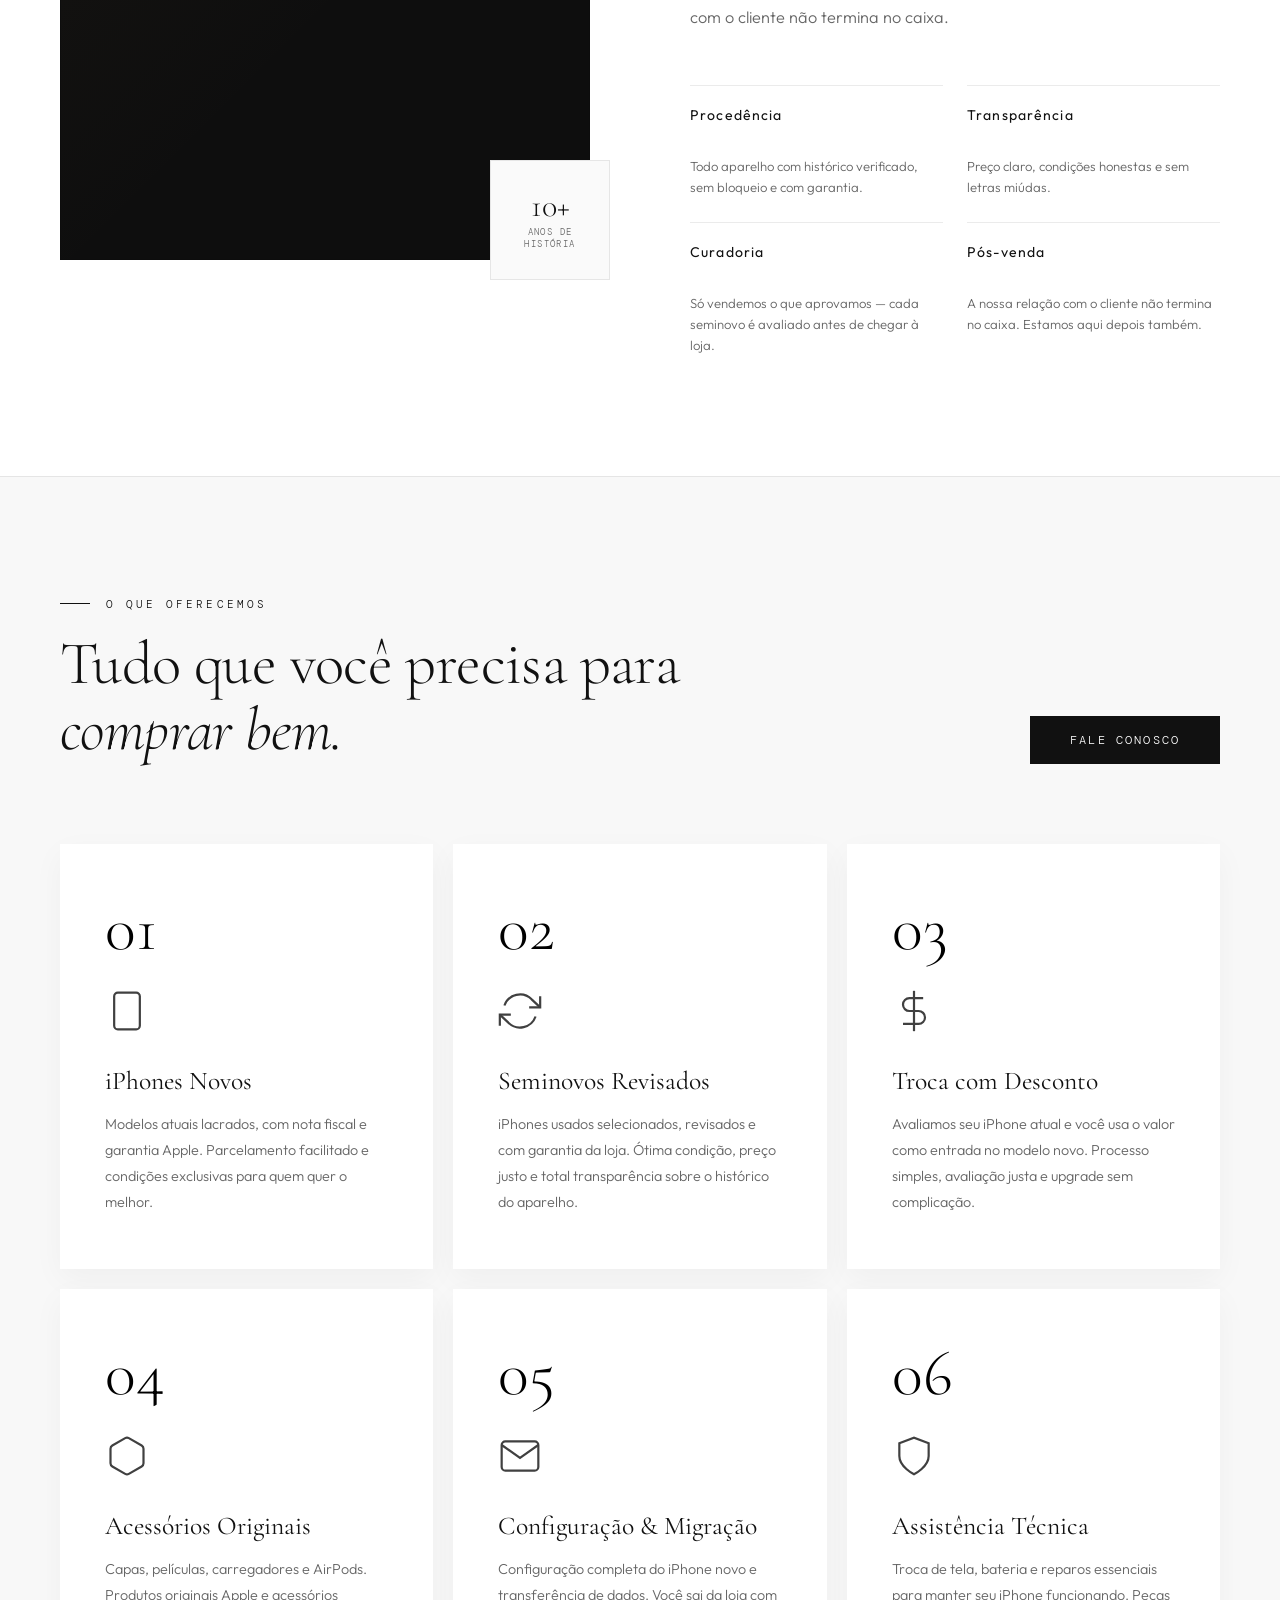
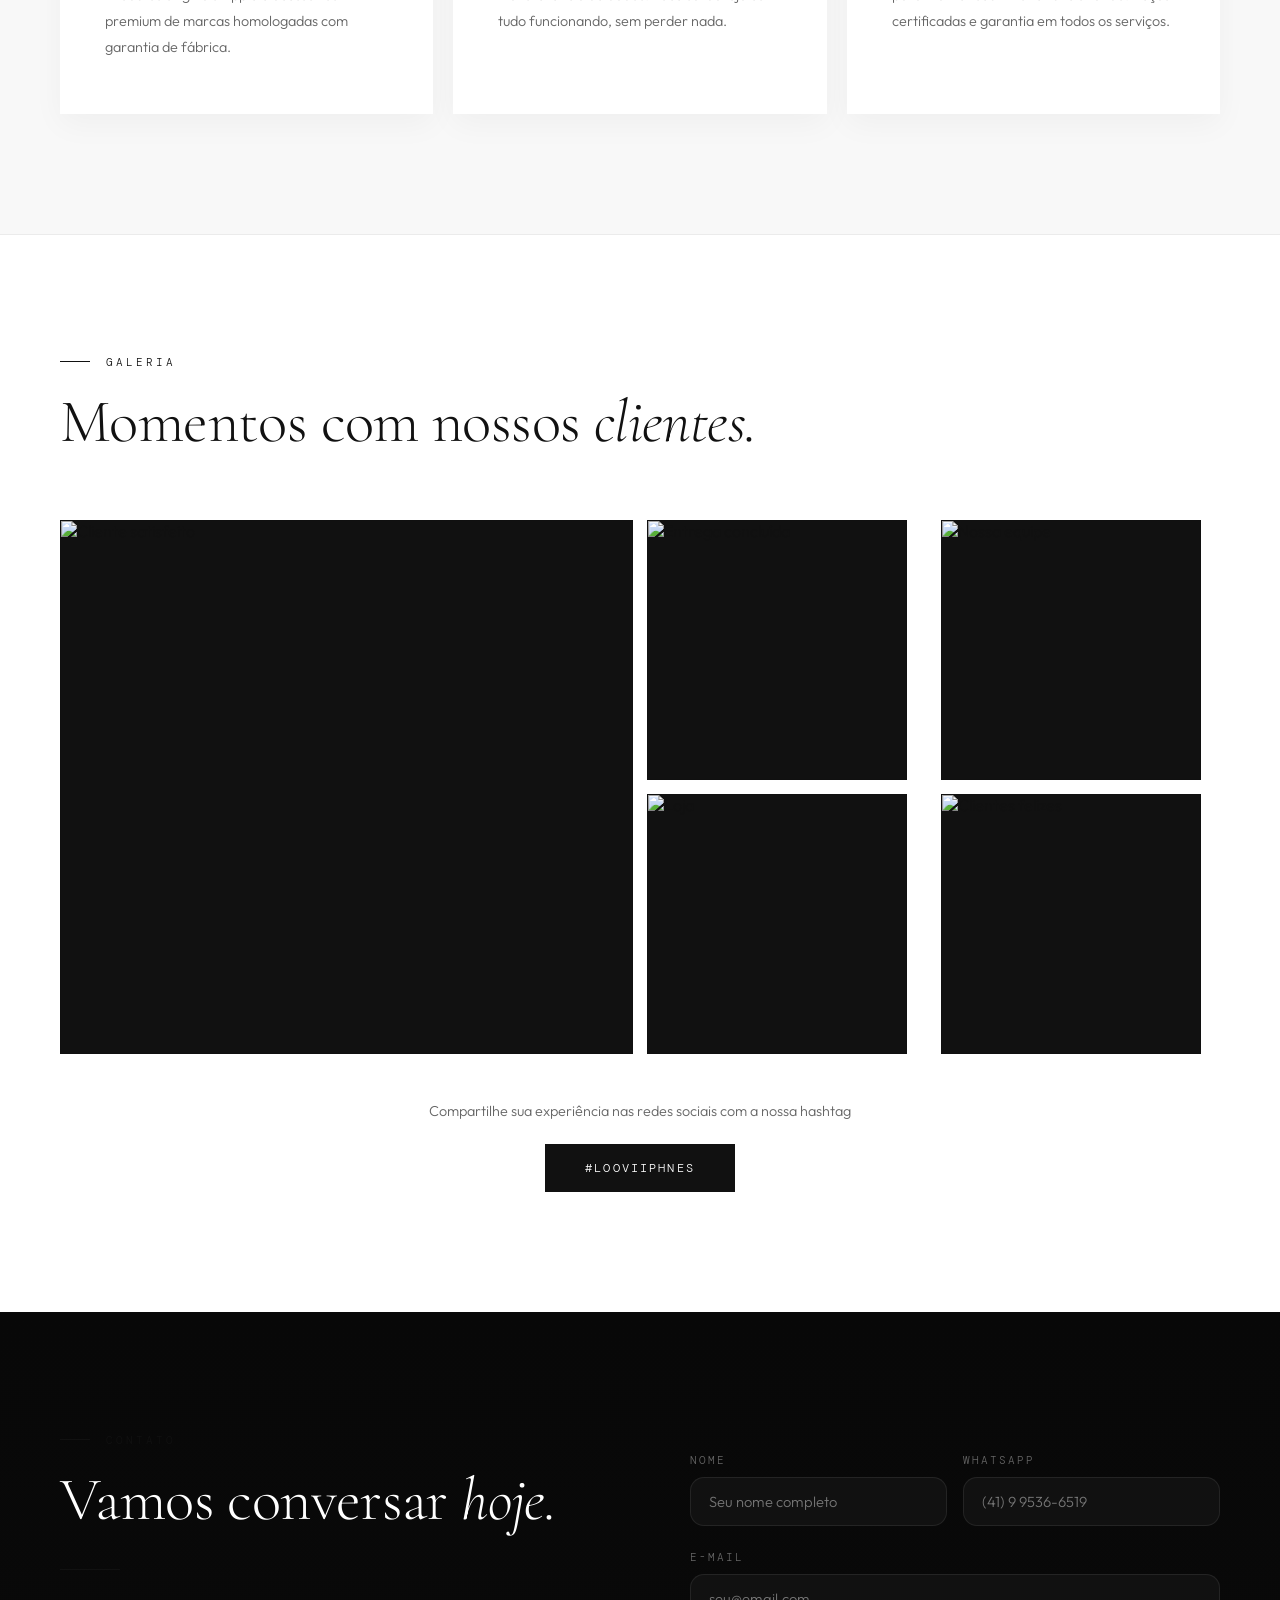
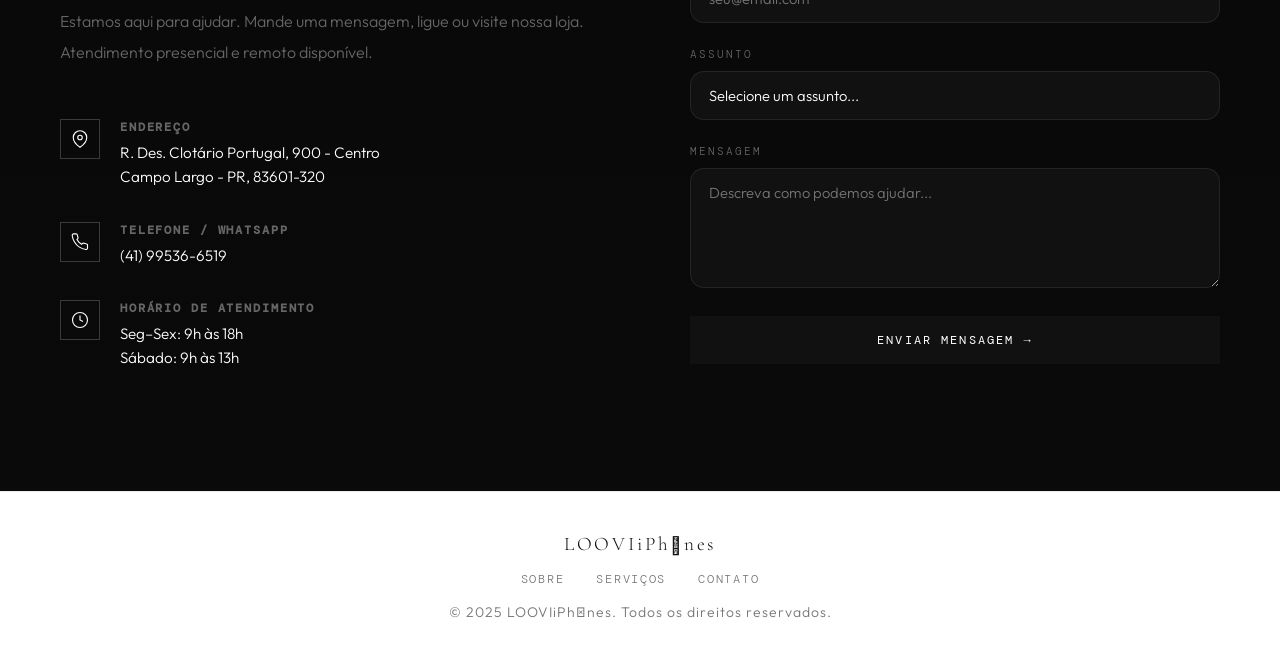
==== commit 3f0ff83f: "Auto-save: index.html" ====
--- a/index.html
+++ b/index.html
@@ -1824,7 +1824,6 @@
       <a href="#sobre">Sobre</a>
       <a href="#servicos">Serviços</a>
       <a href="#contato">Contato</a>
-      <a href="/admin">Admin</a>
     </div>
     <div class="footer-copy">© 2025 LOOVIiPhnes. Todos os direitos reservados.</div>
   </footer>
